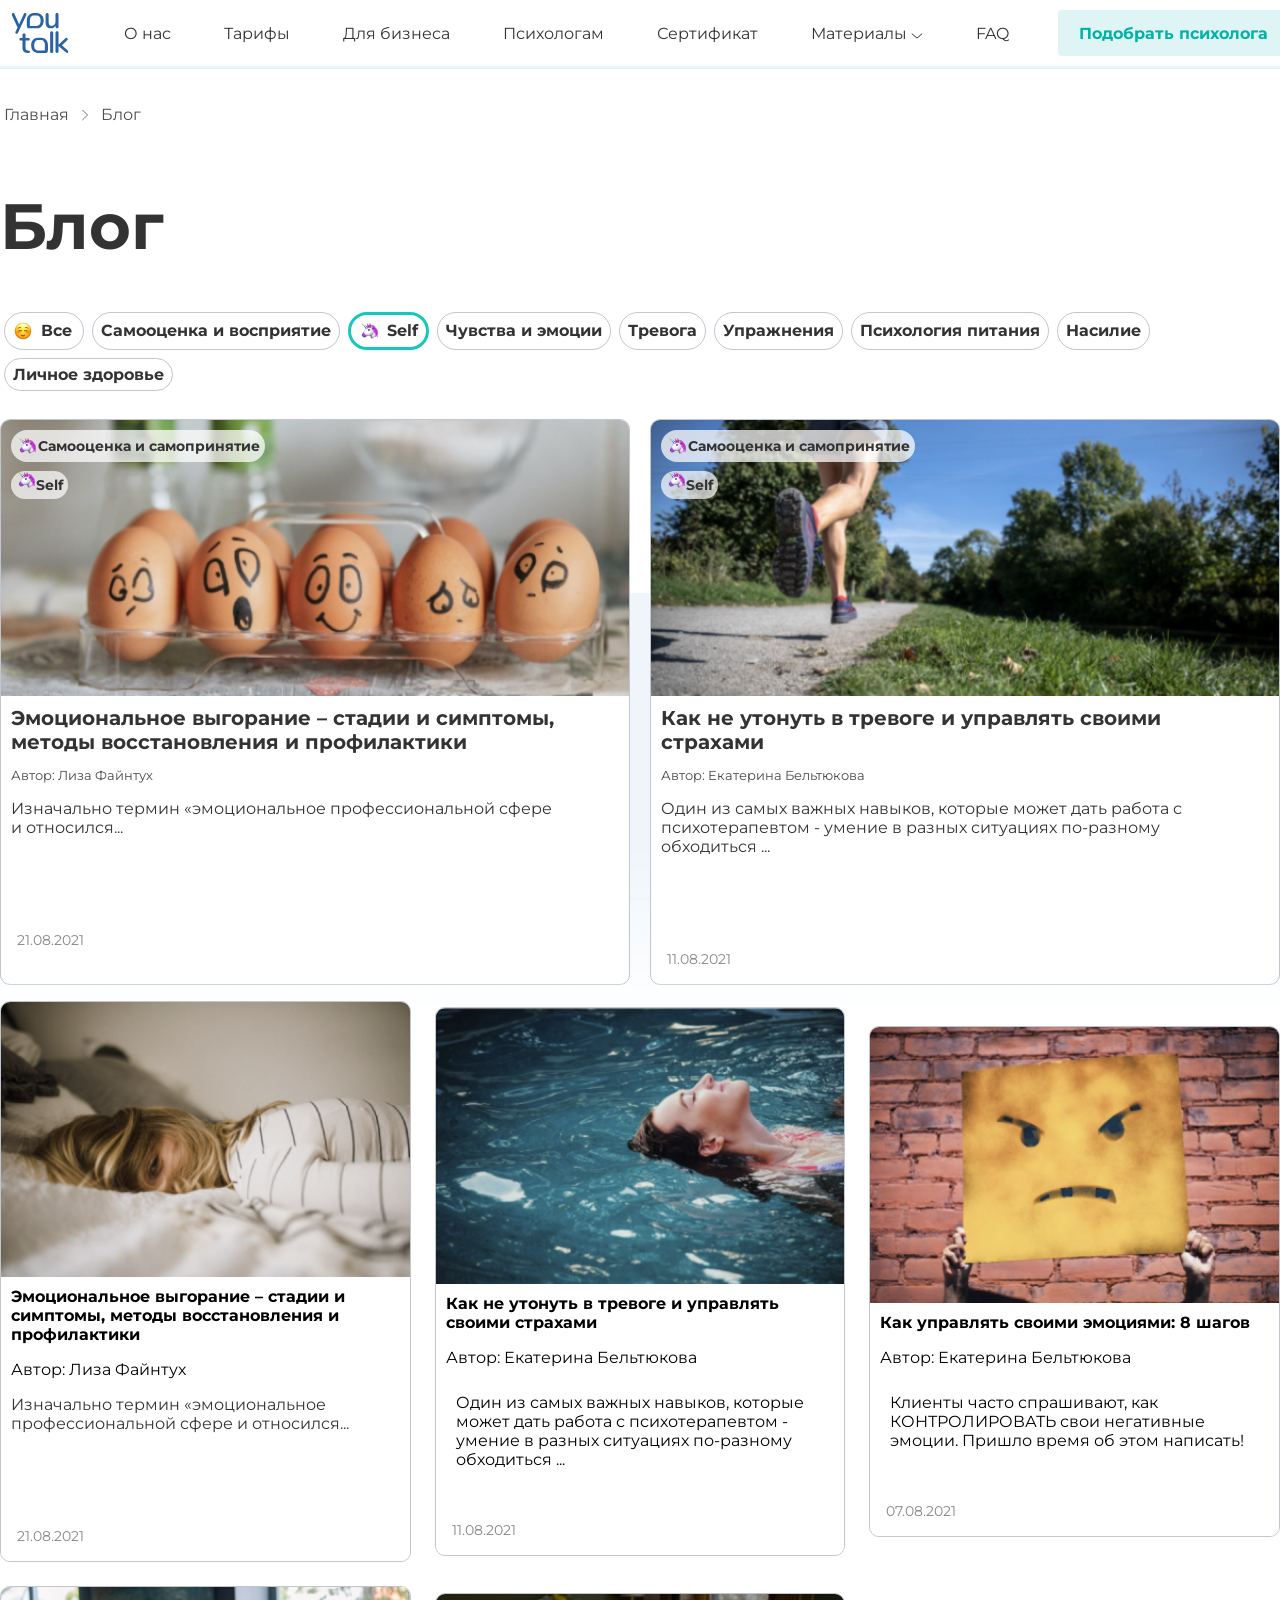
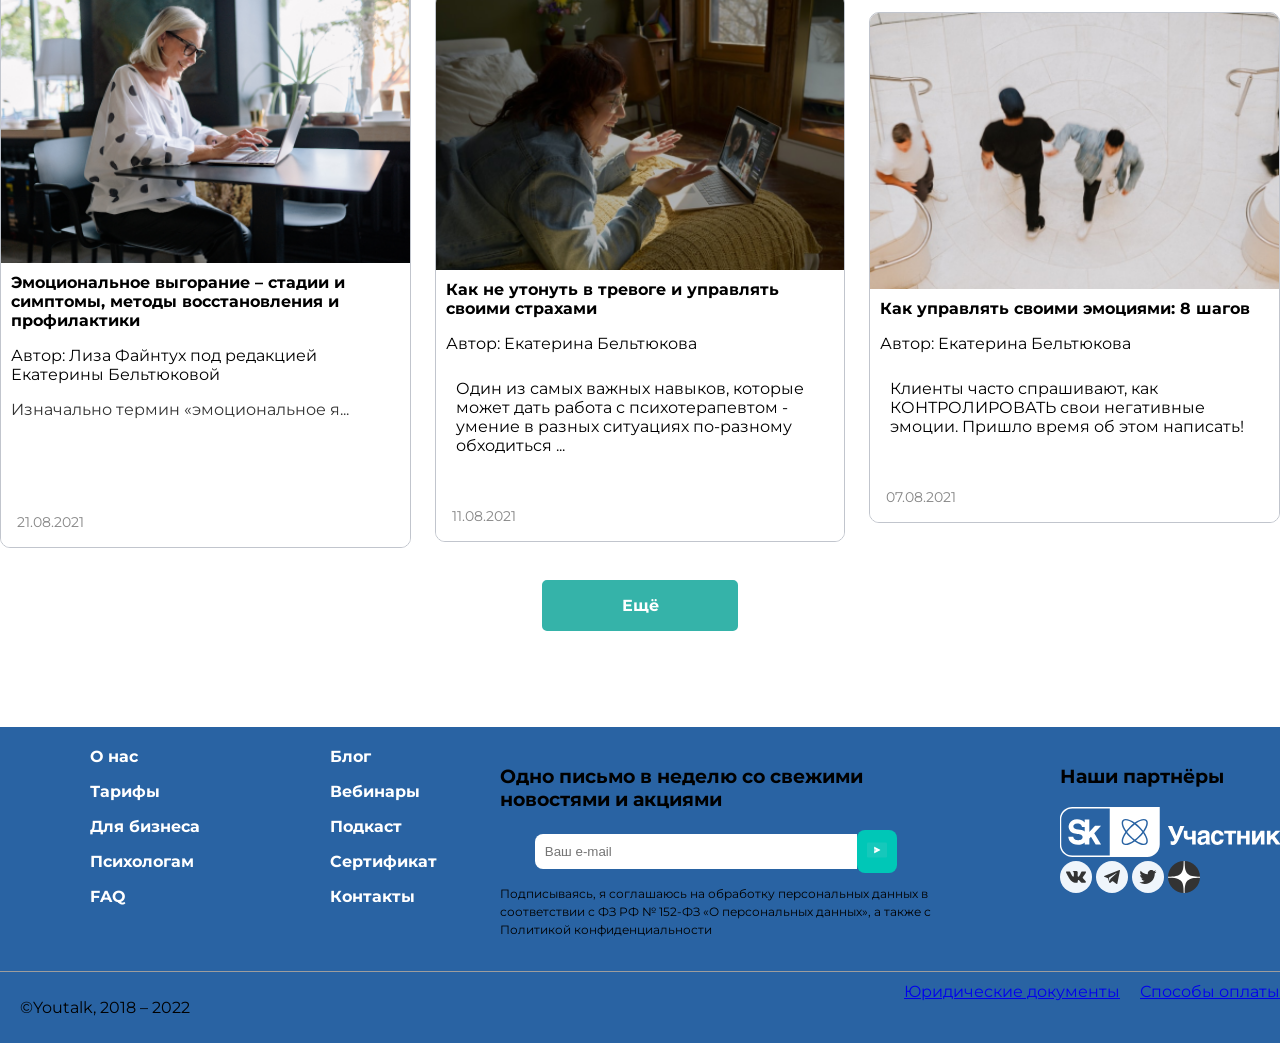
==== index.html @ c3378f16 "Initial commit" ====
<!DOCTYPE html>
<html>
<head>
    <meta charset="UTF-8">
    <meta name="viewport" content="width=device-width, initial-scale=1.0">
    <link rel="stylesheet" href="youtalk.css">
    <title>YouTalk: Управление тревогой и эмоциональным здоровьем</title>
</head>
<body>
<header class="header">
    <link href="https://fonts.googleapis.com/css2?family=Montserrat:wght@400;700;900&display=swap" rel="stylesheet">
  <button class="burger-menu">
   <div class="burger-bar"></div>
   <div class="burger-bar"></div>
   <div class="burger-bar"></div>
  </button>
  <div class="header-nav">
    <img class="menu-img" src="images/logo.svg" alt="Logo Youtalk"> 
   <nav>
     <ul class="menu">
      <li class="menu__item">О нас</li>
      <li class="menu__item">Тарифы</li>
      <li class="menu__item">Для бизнеса</li>
      <li class="menu__item">Психологам</li>
      <li class="menu__item">Сертификат</li>
      <li class="menu__item">Материалы <img class="breadcrumbs__separator_arrow" src="images/downarrow.svg" alt=""></li>
      <li class="menu__item">FAQ</li>
      <button type="button" class="menu__item_button">Подобрать психолога</button>      
     </ul>
   </nav>
  </div>
</header>
<div class="container">
<main class="main-content">
  <div class=>
    <nav class="breadcrumbs-nav">
        <ul class="breadcrumbs__list">
            <li class="breadcrumbs__list_item">
                <a href="https://youtalk.ru" class="breadcrumbs__list_link">Главная</a>
            </li>
            <li class="breadcrumbs__list_item">
                <img class="breadcrumbs__list-separator" src="images/Arrow.svg" alt="">
            </li>
            <li class="breadcrumbs__list_item">
                <a href="http://127.0.0.1:5500/#" class="breadcrumbs__list_link">Блог</a>
            </li>
        </ul>
  </div>
  <h1 class="title-blog">Блог</h1>
<div class="container-button">
    <div class="button">
        <img src="images/Smiling Face.svg" alt="smile face">
        Все
    </div>
    <div class="button">
      Самооценка и восприятие
    </div>
    <div class="button selected">
        <img src="images/Unicorn.svg" alt="Unicorn">
        Self
    </div>
    <div class="button">
        Чувства и эмоции
    </div>
    <div class="button">
        Тревога
    </div>
    <div class="button">
        Упражнения
    </div>
    <div class="button">
        Психология питания
    </div>
    <div class="button">
        Насилие
    </div>
    <div class="button">
        Личное здоровье
    </div>
</div> 
<div class="container-section"> 
    <section class="section">
      <article class="section__article_large">
        <div class="card-image">
          <img class="section__article_large-img" src="images/eggs.png" alt="Яйца с нарисованными на них различными эмоциями">
          <div class="labels">
            <span class="label"><img src="images/Unicorn.svg" alt="Эмодзи единорога" class="label-img">Самооценка и самопринятие</span>
            <span class="label2"><img src="images/Unicorn.svg" alt="Эмодзи единорога" class="label-img">Self</span>
          </div>
        </div>
        <header class="section__article-header">
          <h2 class="section__article-title">Эмоциональное выгорание – стадии и симптомы, методы восстановления и профилактики</h2>
          <p class="section__article-author">Автор: Лиза Файнтух</p>
          <p class="section__article-content">Изначально термин «эмоциональное профессиональной сфере и относился...</p>
        </header>
        <footer class="section__article-footer">
          <time datetime="21.08.2021" class="section__article-date">21.08.2021</time>
        </footer>
      </article>
      <article class="section__article_large">
        <div class="card-image">
          <img class="section__article_large-img" src="images/run.png" alt="Яйца с нарисованными на них различными эмоциями">
          <div class="labels">
            <span class="label"><img src="images/Unicorn.svg" alt="Эмодзи единорога" class="label-img">Самооценка и самопринятие</span>
            <span class="label2"><img src="images/Unicorn.svg" alt="Эмодзи единорога" class="label-img">Self</span>
          </div>
        </div>
        <header class="section__article-header">
          <h2 class="section__article-title">Как не утонуть в тревоге и управлять своими страхами</h2>
          <p class="section__article-author">Автор: Екатерина Бельтюкова</p>
          <p class="section__article-content">Один из самых важных навыков, которые может дать работа с психотерапевтом - умение в разных ситуациях по-разному обходиться ...</p>
        </header>
        <footer class="section__article-footer">
          <time datetime="11.08.2021" class="section__article-date">11.08.2021</time>
        </footer>
      </article>
    </section>
</div>
<div class="article">
  <div class="articles__inner">
    <section class="articles">
       <article class="articles__item">
           <img src="images/women.png" alt="Женщина в полосатой рубашке лежит на кровати, её волосы частично закрывают лицо">
           <header class="articles__item-header">
             <h3 class="articles__item-title">Эмоциональное выгорание – стадии и симптомы, методы восстановления и профилактики</h3>
             <p class="articles__item-author">Автор: Лиза Файнтух</p>
             <p class="section__article-content">Изначально термин «эмоциональное профессиональной сфере и относился...</p>
           </header>
           <footer class="articles__item-footer">
             <time datetime="21.08.2021" class="articles__item-date">21.08.2021</time>
           </footer>
       </article>
       <article class="articles__item">
         <img src="images/swim.png" alt="Женщина в бассейне плавает на спине">
           <header class="articles__item-header">
               <h3 class="articles__item-title">Как не утонуть в тревоге и управлять своими страхами</h3>
               <p class="articles__item-author">Автор: Екатерина Бельтюкова</p>
               <p class="articles__item-content">Один из самых важных навыков, которые может дать работа с психотерапевтом - умение в разных ситуациях по-разному обходиться ...</p>
           </header>
           <footer class="articles__item-footer">
               <time datetime="11.08.2021" class="articles__item-date">11.08.2021</time>
           </footer>
       </article>
       <article class="articles__item">
         <img src="images/angryface.png" alt="Плакат с изображением сердитого лица, который держат руки на фоне кирпичной стены">
           <header class="articles__item-header">
               <h3 class="articles__item-title">Как управлять своими эмоциями: 8 шагов</h3>
               <p class="articles__item-author">Автор: Екатерина Бельтюкова</p>
               <p class="articles__item-content">Клиенты часто спрашивают, как КОНТРОЛИРОВАТЬ свои негативные эмоции. Пришло время об этом написать!</p>
           </header>
           <footer class="articles__item-footer">
               <time datetime="07.08.2021" class="articles__item-date">07.08.2021</time>
           </footer>
       </article>
       <article class="articles__item">
         <img src="images/gmworking.png" alt="Бабушка сидит в кафе и работает за ноутбуком">
         <header class="articles__item-header">
           <h3 class="articles__item-title">Эмоциональное выгорание – стадии и симптомы, методы восстановления и профилактики</h3>
           <p class="articles__item-author">Автор: Лиза Файнтух под редакцией  Екатерины Бельтюковой</p>
           <p class="section__article-content">Изначально термин «эмоциональное я...</p>
         </header>
           <footer class="articles__item-footer">
             <time datetime="21.08.2021" class="articles__item-date">21.08.2021</time>
           </footer>
       </article>
       <article class="articles__item">
         <img src="images/grandmother.png" alt="Бабушка лежит на кровати и общается по видеозвонку">
         <header class="articles__item-header">
             <h3 class="articles__item-title">Как не утонуть в тревоге и управлять своими страхами</h3>
             <p class="articles__item-author">Автор: Екатерина Бельтюкова</p>
             <p class="articles__item-content">Один из самых важных навыков, которые может дать работа с психотерапевтом - умение в разных ситуациях по-разному обходиться ...</p>
         </header>
         <footer class="articles__item-footer">
             <time datetime="11.08.2021" class="articles__item-date">11.08.2021</time>
         </footer>
        </article>
        <article class="articles__item">
       <img class="articles__item_img" src="images/walk.png" alt="Люди идут по улице, вид сверху">
       <header class="articles__item-header">
           <h3 class="articles__item-title">Как управлять своими эмоциями: 8 шагов</h3>
           <p class="articles__item-author">Автор: Екатерина Бельтюкова</p>
           <p class="articles__item-content">Клиенты часто спрашивают, как КОНТРОЛИРОВАТЬ свои негативные эмоции. Пришло время об этом написать!</p>
       </header>
       <footer class="articles__item-footer">
           <time datetime="07.08.2021" class="articles__item-date">07.08.2021</time>
       </footer>
      </article>
    </section>
  </div>
</div>
<button class="button_more" type="button">Ещё</button>
</main>
</div>
<footer>
	<div class="footer-container">
		<div class="footer-section">
			<ul class="footer-menu">
				<li><a href="#">О нас</a></li>
				<li><a href="#">Тарифы</a></li>
				<li><a href="#">Для бизнеса</a></li>
				<li><a href="#">Психологам</a></li>
				<li><a href="#">FAQ</a></li>
			</ul>
		</div>
		<div class="footer-section">
			<ul class="footer-menu">
				<li><a href="#">Блог</a></li>
				<li><a href="#">Вебинары</a></li>
				<li><a href="#">Подкаст</a></li>
				<li><a href="#">Сертификат</a></li>
				<li><a href="#">Контакты</a></li>
			</ul>
		</div>
		<div class="email-subscribe">
			<h3>Одно письмо в неделю со свежими новостями и акциями</h3>
			<form class="subscribe-form">
				<input type="email" class="subscribe-input" placeholder="Ваш e-mail">
				<button type="submit" class="subscribe-button"><img src="images/arrowsubmit.svg" alt="submit"></button>
			</form>
			<p class="subscribe-note">Подписываясь, я соглашаюсь на обработку персональных данных в соответствии с ФЗ РФ
				№ 152-ФЗ «О персональных данных», а также с Политикой конфиденциальности</p>
		</div>
		<div class="footer-section">
			<h3>Наши партнёры</h3>
			<a href="#"><img src="images/sk.svg" alt="SK icon"></a>
				<div class="social-media">
					<a href="#"><img src="images/vk.svg" alt="VK"></a>
						<a href="#"><img src="images/telegram.svg" alt="telegram icon"></a>
							<a href="#"><img src="images/twitter.svg" alt="Twitter"></a>
								<a href="#"><img src="images/other.svg" alt="Other"></a>
				</div>
		</div>
	</div>
	<div class="footer-bottom">
		<p>©Youtalk, 2018 – 2022</p>
		<ul>
			<li><a href="#">Юридические документы</a></li>
			<li><a href="#">Способы оплаты</a></li>
		</ul>
	</div>
</footer>
</body>
</html>
---- youtalk.css ----
.header {
    display: flex;
    align-items: center;
    justify-content: space-between;
    padding: 10px 0;
    width: 100%;
    box-sizing: border-box;
    border-bottom: 3px solid #E3F5F5;
}

.header-nav {
    display: flex;
    align-items: center;
    margin-left: auto;
    margin-right: auto;
}

@media (max-width: 768px) {
    .menu__item,
    .menu__item_button {
      margin-left: 10px;
    }
  
    .menu-img {
      margin-right: 10px; 
    }
  }
  
  @media (max-width: 480px) {
    .menu {
      flex-direction: column;
      align-items: flex-start;
    }
  
    .menu__item,
    .menu__item_button,
    .menu-img {
      margin: 5px 0;
    }
  }

.burger-menu {
    display: none;
    flex-direction: column;
    justify-content: space-around;
    align-items: center;
    width: 40px;
    height: 30px;
    background: transparent;
    border: none;
    cursor: pointer;
    padding: 0;
    box-sizing: border-box;
}

.burger-bar {
    width: 30px;
    height: 4px;
    background-color: #03b2a5;
    border-radius: 2px;
    transition: all 0.3s;
}

.burger-menu.open .burger-bar:nth-child(1) {
    transform: rotate(45deg) translateY(10px);
}

.burger-menu.open .burger-bar:nth-child(2) {
    opacity: 0;
}

.burger-menu.open .burger-bar:nth-child(3) {
    transform: rotate(-45deg) translateY(-10px);
}

@media (min-width: 768px) {
    .menu {
        gap: 5px;
    }

    .logo {
        margin-right: 5px;
    }
}

@media (max-width: 1200px) {
    .burger-menu {
        display: flex;
    }

    .menu {
        display: none;
        flex-direction: column;
        width: 100%;
        position: absolute;
        top: 60px;
        left: 0;
        background-color: #fff;
    }

    .menu.open {
        display: flex;
    }
}

.nav {
    display: flex;
}

html, 
body {
    font-family: 'Montserrat', sans-serif;
    width: 100%;
    margin: 0;
    padding: 0;
}

.header::after {
    content: "";
    position: absolute;
    bottom: 0;
    left: 0%;
    right: 0%;
    border-bottom: 3px solid #EFF5FB;
}

:root {
    font-size: 16px;
}

.menu {
    display: flex;
    align-items: center;
    list-style: none;
    padding: 0;
    margin: 0;
}

.menu__item {
    color: #333333;
    white-space: nowrap;
    text-decoration: none;
    padding: 10px 1.5rem;
    align-items: center;
    justify-content: center;
    cursor: pointer;
    list-style-type: none;
}

.menu__item:hover {
    color: #03b2a5;
}

.menu__item:first-child {
    margin-left: 0;
}

.menu-img {
    display: flex;
    flex-shrink: 0.6;
    width: 5rem;
    height: 2.5rem;
    cursor: pointer;
    margin-right: 20px;
}

.menu__arrow {
    display: inline-block;
    transform: translateY(5px); 
}

.menu__item_button {
    font-family: 'Montserrat', sans-serif;
    background-color: #dff5f5;
    color: #03b2a5;
    border: none;
    padding: 14px 14px;
    margin-left: 20px;
    cursor: pointer;
    font-weight: bold;
    border-radius: 4px;
    height: 46px;
    width: 230px;
    font-size: medium;
}

.container {
    display: flex;
    justify-content: center;
    align-items: center;
}
.main-content {
    max-width: 1440px;
    width: 100%;
    text-align: center;
}

.breadcrumbs__list {
    display: flex;
    align-items: center;
    list-style: none;
    padding: 0;
}

.breadcrumbs-nav {
    display: flex;
    list-style: none;
    padding: 0;
    margin: 0;
}

.breadcrumbs__list_item {
    display: flex;
    align-items: center;
    margin: 4px;
}

.breadcrumbs__list_link,
.breadcrumbs__list-separator {
    color: rgba(0, 0, 0, 0.700);
    text-decoration: none;
    margin-top: 1rem;
}

.breadcrumbs__separator_arrow {
    color: #333333;
    cursor: pointer;
    list-style-type: none;
}

.breadcrumbs__separator_arrow:hover {
    color: #03b2a5;
}


.container-button {
    display: flex;
    flex-wrap: wrap;
    margin-bottom: 1.5rem;
}

.button {
    padding: 6px 0.5rem; 
    background-color: #ffffff;
    border-radius: 23px;
    cursor: pointer;
    min-width: 80px;
    display: flex;
    margin: 4px;
    align-items: center;
    border: 1px solid #C1C5CD;
    box-sizing: border-box;
    font-weight: bold;
    color: #333333;
}


.title-blog {
    display: flex;
    font-size: 4rem;
    color: #333333;
}

.button img {
    margin-right: 8px;
}

.button.selected {
    color: #333333;
    border: 3px solid #16C8BB;
}

.container-section {
    display: flex;
    flex-direction: column;
    box-sizing: border-box;
    text-align: left;
}

.section {
    display: grid;
    grid-template-columns: repeat(auto-fill, minmax(500px, 1fr));
    gap: 20px;
    width: 100%;
    margin-bottom: 1rem;
}

.section__article_large {
    display: flex;
    flex-direction: column;
    text-align: left;
    border: 1px solid #C1C5CD;
    border-radius: 10px;
    clip-path: inset(0 0 0 0);
    background-color: #fff;
    overflow: hidden;
}

.card-image {
    position: relative;
    width: 100%;
    height: auto;
}

.section__article_large-img {
    width: 100%;
    height: auto;
    display: block;
}

.labels {
    position: absolute;
    top: 10px;
    left: 10px;
    flex-direction: column;
    gap: 1rem;
}
  
.label {
    background-color: rgba(255, 255, 255, 0.733);
    border-radius: 3rem;
    padding: 5px;
    font-size: 14px;
    color: #333333;
    display: flex;
    align-items: center;
    font-weight: bold;
    margin-bottom: 0.5rem;
}

.label2 {
    background-color: rgba(255, 255, 255, 0.7); 
    border-radius: 1rem;
    padding: 5px;
    font-size: 14px;
    color: #333;
    margin: 0;
    display: inline;
    white-space: nowrap;
    font-weight: bold;
    box-sizing: border-box;
}


.label img {
    padding: 1px;
}

.section__article-author {
    font-size: 13px;
    color: #494949;
}

.section__article-header {
    padding: 10px;
    text-align: left;
}

.section__article-title {
    font-size: 1.25rem;
    color: #333333;
    margin: 0;
}

.section__article-content {
    color: #333333;
    padding: 0;
    text-align: left;
    overflow-wrap: break-word;
    hyphens: auto;
    max-width: 90%;
    margin-bottom: 68px;
}

.section__article-footer {
    display: flex;
    font-size: 90%;
    color: #868686;
    padding: 2.5%;
}

.article {
    display: flex;
    width: 100%;
    box-sizing: border-box;
}

.articles {
    display: flex;
    flex-wrap: wrap;
    flex-direction: row;
    justify-content: space-around;
    gap: 1.5rem;
    align-items: center;
    width: 100%;
}

.articles__item {
    flex: 30%;
    display: flex;
    flex-direction: column;
    border: 1px solid #C1C5CD;
    border-radius: 10px;
    overflow: hidden;
    box-sizing: border-box;
    background-color: #fff;    
    overflow-wrap: break-word;
    hyphens: auto;
}

.articles__inner {
    display: flex;
    width: 100%;
    gap: 24px;
    text-align: left;
}

.articles__item_img {
    width: 100%;
    height: auto;
}

.articles__item-header {
    padding: 10px;
}

.articles__item-title {
    font-size: 100%;
    margin: 0;
}

.articles__item-content {
    padding: 10px;
}

.articles__item-footer {
    font-size: 90%;
    color: #868686;
    padding: 16px;
    background-color: #fff;
}

.button_more {
    font-family: 'Montserrat', sans-serif;
    padding: 1% 6%;
    font-size: 100%;
    border-radius: 5px;
    margin-bottom: 6rem;
    margin-top: 2rem;
    border: solid #35B3A9;
    color: #fff;
    background-color: #35B3A9;
    cursor: pointer;
    font-weight: bold;
}

body {
    background-image: url(images/Vector\ \(1\).png);
    background-repeat: no-repeat;
    background-size: 100%;
    background-position: center 29%;
    background-repeat: no-repeat;
}

.button_more:hover {
    background-color: #279b91;
    border: solid #279b91; 
}

.footer-container {
    clear: both;
    display: flex;
    justify-content: space-between;
    padding: 20px;
    background-color: #2963A3;
    border-bottom: 1px solid #9D9D9D;
    width: 100%;
}

.footer-section {
    flex: 1;
}

.footer-menu ul li {
    display: flex;
}

.email-subscribe {
    max-width: 27rem;
    margin-right: 8rem;
}

.subscribe-form {
    display: flex;
    justify-content: center;
    align-items: center;
    margin-bottom: 10px;
}

.subscribe-input {
    width: 70%;
    padding: 10px;
    border-radius: 0.5rem 0 0 0.5rem;
    border: none;
    outline: none;
}

.subscribe-button {
    padding: 10px;
    background-color: #00c7b7;
    border: none;
    border-radius: 0.5rem;
    cursor: pointer;
}

.subscribe-button img {
    width: 20px;
    height: 20px;
}

.subscribe-note {
    font-size: 12px;
    line-height: 1.5;
}

.footer-menu {
    list-style: none;
    padding: 0;
    margin: 0;
    color: #fff;
    font-weight: bold;
    margin-left: 29%;
}

.footer-menu li {
    margin-bottom: 16px;
}


.footer-menu a:focus,
.footer-menu a:hover,
.footer-menu a:active {
  outline: none;
  color: inherit;
  text-decoration: none;
}

.footer-menu a {
    text-decoration: none;
    color: inherit;
  }

.footer-bottom {
    background-color: #2963A3;
    padding: 10px 20px;
    display: flex;
    width: 100%;
    justify-content: space-between;
}

.footer-bottom ul {
    list-style-type: none;
    padding: 0;
    margin: 0;
    display: flex;
}

.footer-bottom ul li {
    margin-right: 20px;
    text-decoration: none;
}

@media (max-width: 1200px) {
    .container {
        flex-direction: column;
        gap: 0;
    }

    .button {
        width: 100%;
        text-align: center;
    }
}

@media (max-width: 768px) {
    .header {
        flex-direction: column;
        align-items: flex-start;
    }

    .menu {
        flex-direction: column;
        align-items: flex-start;
    }

    .menu__item {
        margin-right: 0;
        margin-bottom: 10px;
    }

    .breadcrumbs__list {
        flex-direction: column;
        align-items: flex-start;
    }

    .footer-container {
        flex-direction: column;
        align-items: flex-start;
    }

    .footer-section {
        margin-right: 0;
        margin-bottom: 20px;
    }

    .footer-bottom {
        flex-direction: column;
        align-items: flex-start;
    }
}

@media (max-width: 576px) {
    .main-content {
        padding: 10px;
    }

    .section__article,
    .articles__item {
        padding: 10px;
    }
}
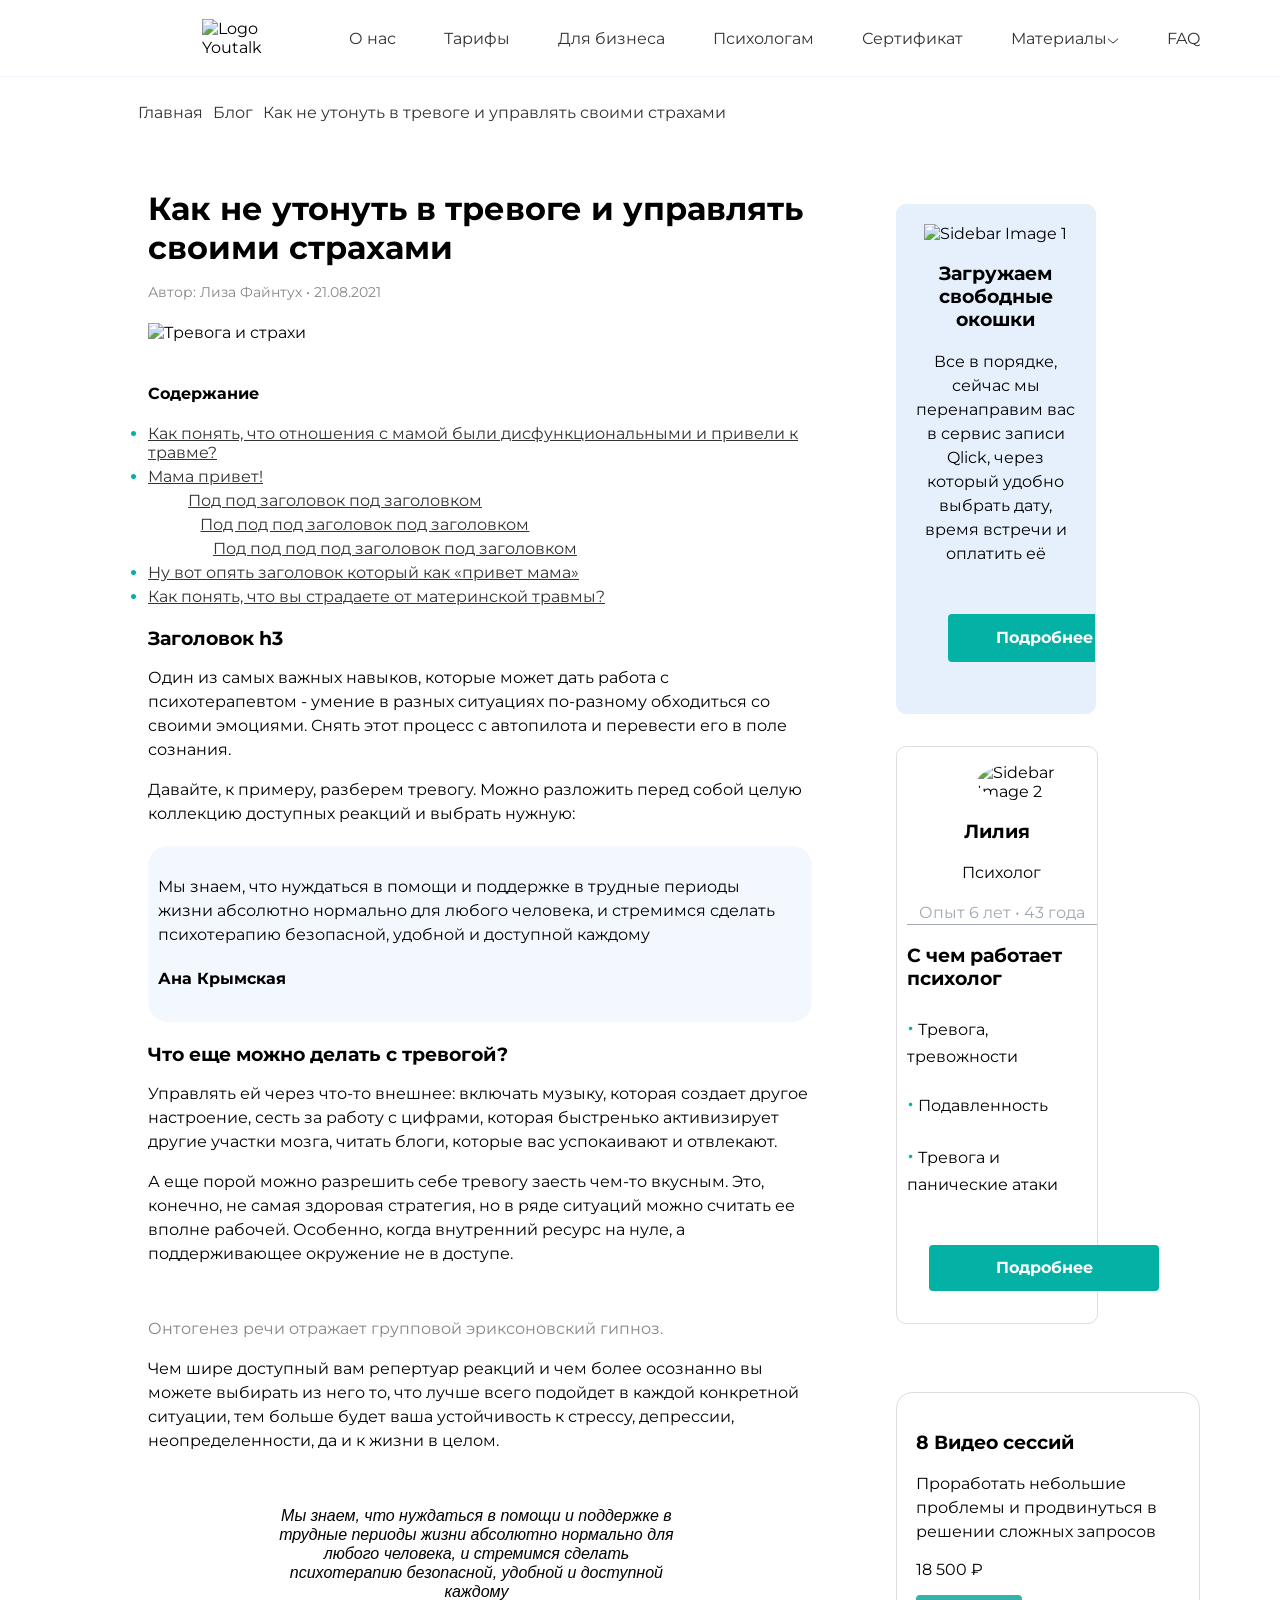
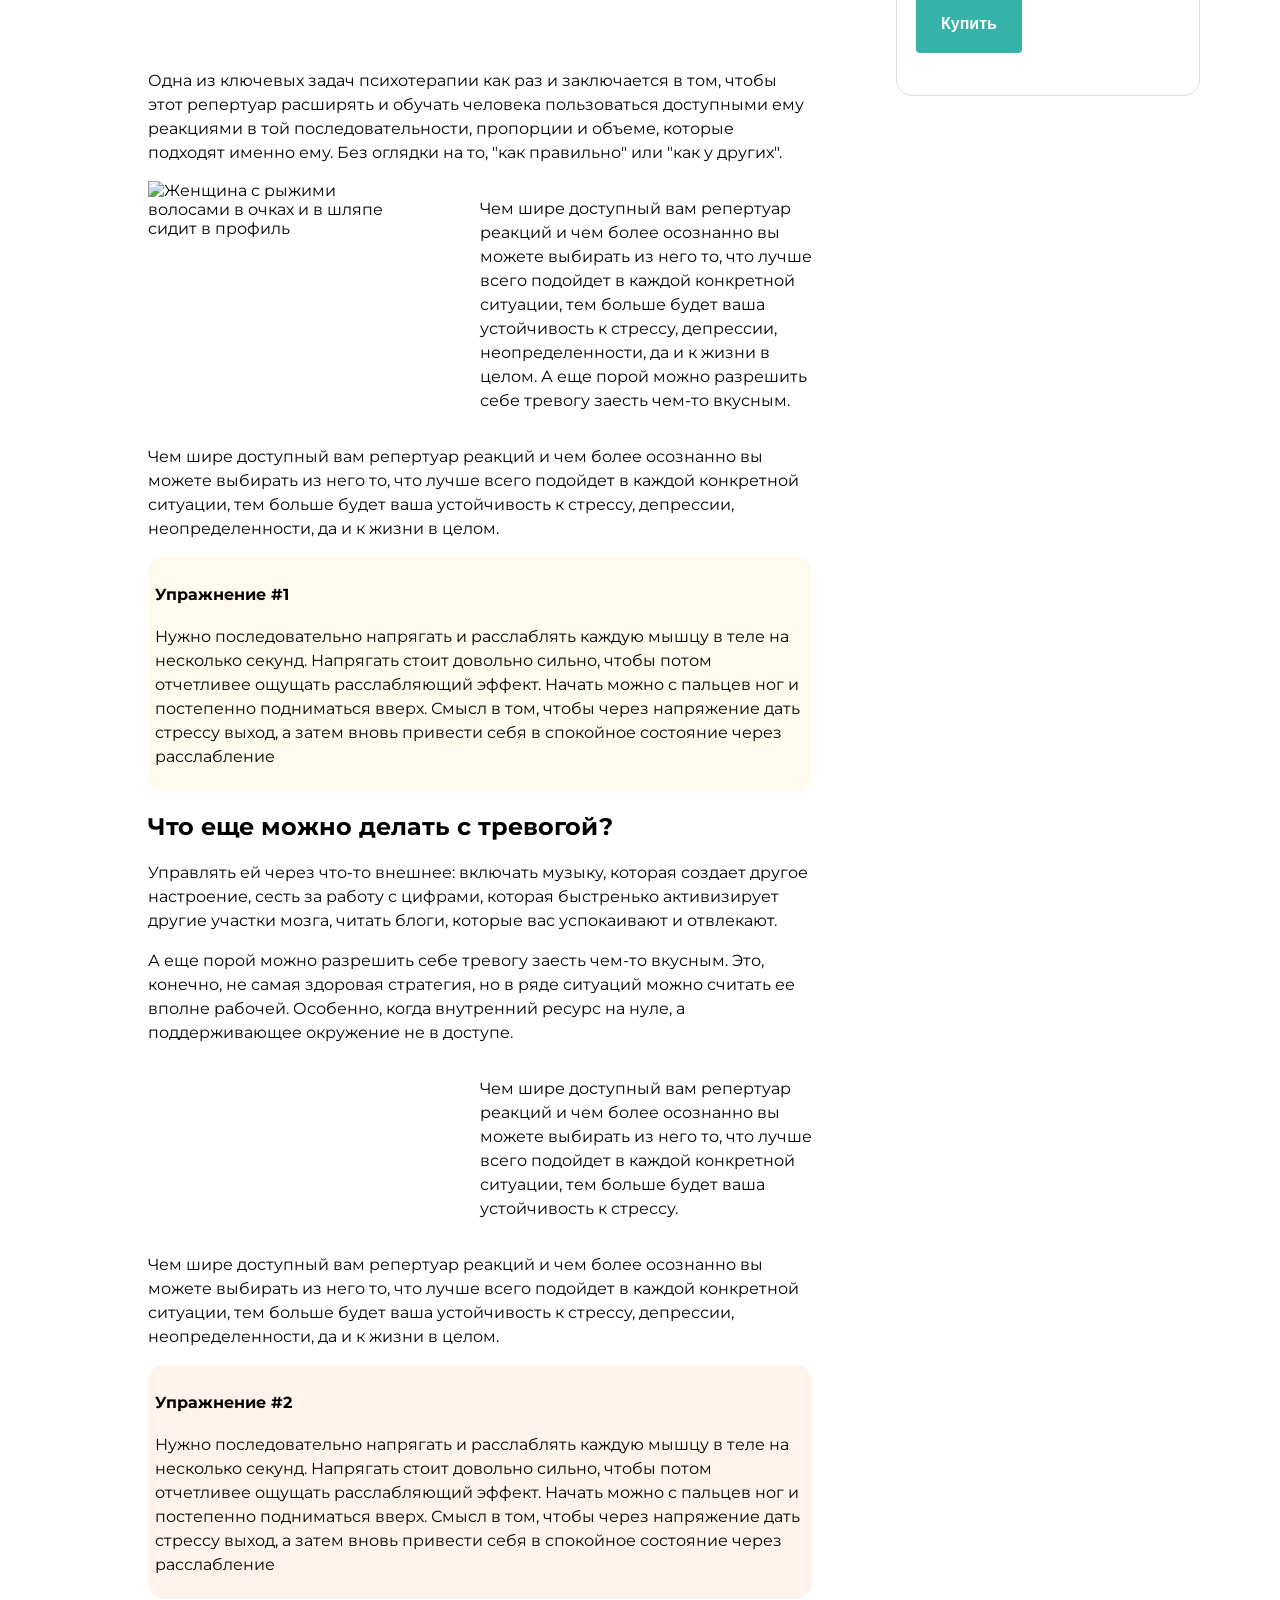
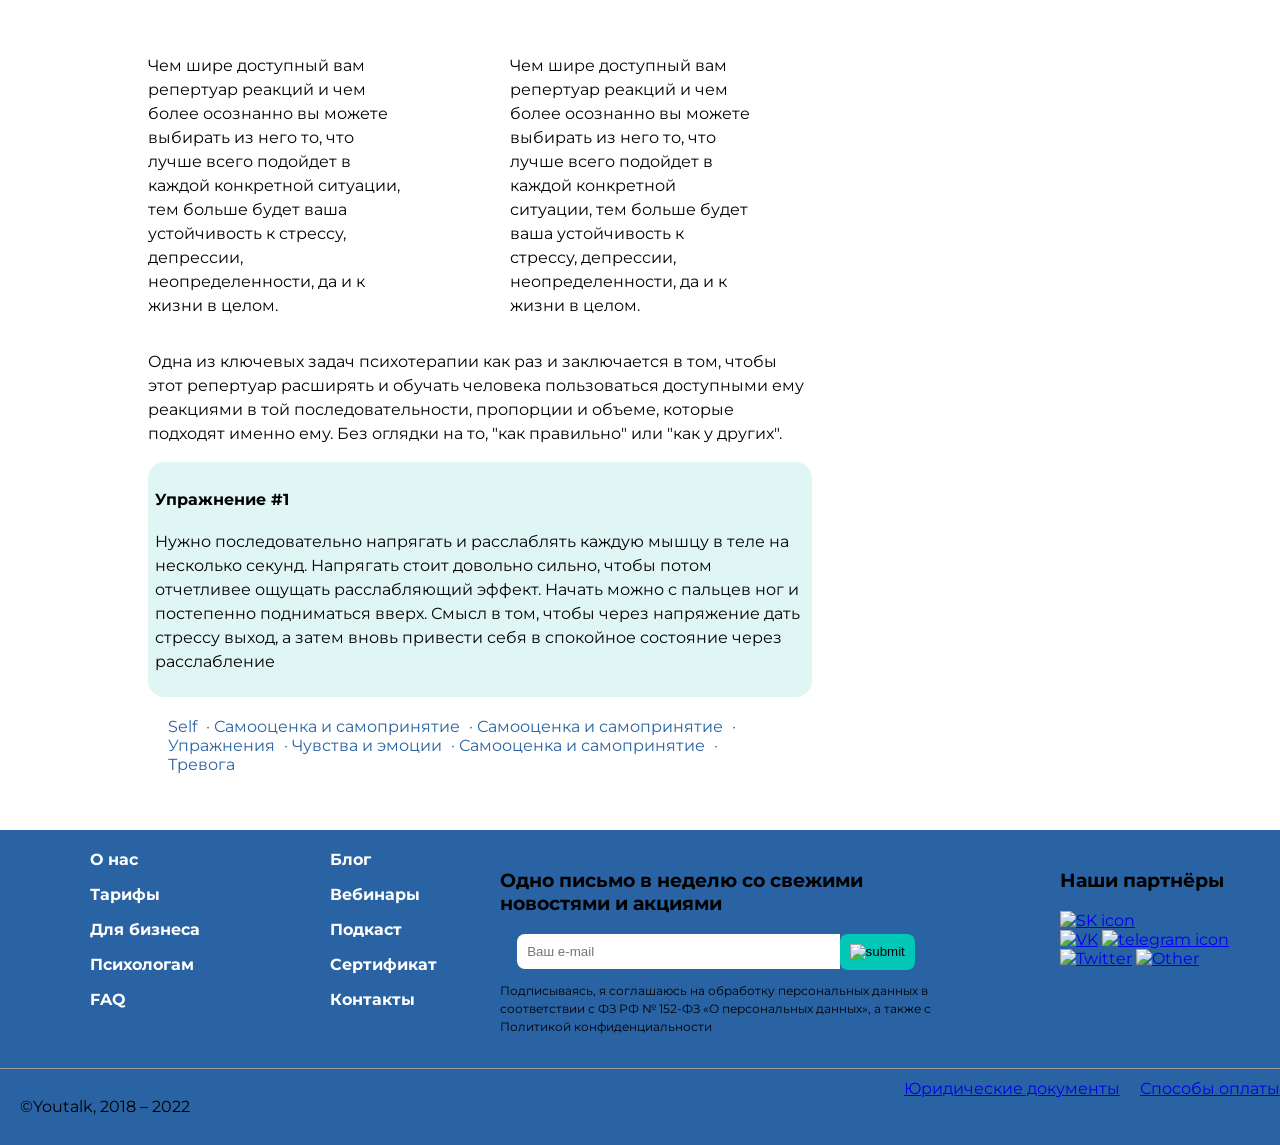
==== commit e5857da8: "Add files via upload" ====
--- a/index.html
+++ b/index.html
@@ -1,243 +1,267 @@
-<!DOCTYPE html>
-<html>
-<head>
-    <meta charset="UTF-8">
-    <meta name="viewport" content="width=device-width, initial-scale=1.0">
-    <link rel="stylesheet" href="youtalk.css">
-    <title>YouTalk: Управление тревогой и эмоциональным здоровьем</title>
-</head>
-<body>
-<header class="header">
-    <link href="https://fonts.googleapis.com/css2?family=Montserrat:wght@400;700;900&display=swap" rel="stylesheet">
-  <button class="burger-menu">
-   <div class="burger-bar"></div>
-   <div class="burger-bar"></div>
-   <div class="burger-bar"></div>
-  </button>
-  <div class="header-nav">
-    <img class="menu-img" src="images/logo.svg" alt="Logo Youtalk"> 
-   <nav>
-     <ul class="menu">
-      <li class="menu__item">О нас</li>
-      <li class="menu__item">Тарифы</li>
-      <li class="menu__item">Для бизнеса</li>
-      <li class="menu__item">Психологам</li>
-      <li class="menu__item">Сертификат</li>
-      <li class="menu__item">Материалы <img class="breadcrumbs__separator_arrow" src="images/downarrow.svg" alt=""></li>
-      <li class="menu__item">FAQ</li>
-      <button type="button" class="menu__item_button">Подобрать психолога</button>      
-     </ul>
-   </nav>
-  </div>
-</header>
-<div class="container">
-<main class="main-content">
-  <div class=>
-    <nav class="breadcrumbs-nav">
-        <ul class="breadcrumbs__list">
-            <li class="breadcrumbs__list_item">
-                <a href="https://youtalk.ru" class="breadcrumbs__list_link">Главная</a>
-            </li>
-            <li class="breadcrumbs__list_item">
-                <img class="breadcrumbs__list-separator" src="images/Arrow.svg" alt="">
-            </li>
-            <li class="breadcrumbs__list_item">
-                <a href="http://127.0.0.1:5500/#" class="breadcrumbs__list_link">Блог</a>
-            </li>
-        </ul>
-  </div>
-  <h1 class="title-blog">Блог</h1>
-<div class="container-button">
-    <div class="button">
-        <img src="images/Smiling Face.svg" alt="smile face">
-        Все
-    </div>
-    <div class="button">
-      Самооценка и восприятие
-    </div>
-    <div class="button selected">
-        <img src="images/Unicorn.svg" alt="Unicorn">
-        Self
-    </div>
-    <div class="button">
-        Чувства и эмоции
-    </div>
-    <div class="button">
-        Тревога
-    </div>
-    <div class="button">
-        Упражнения
-    </div>
-    <div class="button">
-        Психология питания
-    </div>
-    <div class="button">
-        Насилие
-    </div>
-    <div class="button">
-        Личное здоровье
-    </div>
-</div> 
-<div class="container-section"> 
-    <section class="section">
-      <article class="section__article_large">
-        <div class="card-image">
-          <img class="section__article_large-img" src="images/eggs.png" alt="Яйца с нарисованными на них различными эмоциями">
-          <div class="labels">
-            <span class="label"><img src="images/Unicorn.svg" alt="Эмодзи единорога" class="label-img">Самооценка и самопринятие</span>
-            <span class="label2"><img src="images/Unicorn.svg" alt="Эмодзи единорога" class="label-img">Self</span>
-          </div>
-        </div>
-        <header class="section__article-header">
-          <h2 class="section__article-title">Эмоциональное выгорание – стадии и симптомы, методы восстановления и профилактики</h2>
-          <p class="section__article-author">Автор: Лиза Файнтух</p>
-          <p class="section__article-content">Изначально термин «эмоциональное профессиональной сфере и относился...</p>
-        </header>
-        <footer class="section__article-footer">
-          <time datetime="21.08.2021" class="section__article-date">21.08.2021</time>
-        </footer>
-      </article>
-      <article class="section__article_large">
-        <div class="card-image">
-          <img class="section__article_large-img" src="images/run.png" alt="Яйца с нарисованными на них различными эмоциями">
-          <div class="labels">
-            <span class="label"><img src="images/Unicorn.svg" alt="Эмодзи единорога" class="label-img">Самооценка и самопринятие</span>
-            <span class="label2"><img src="images/Unicorn.svg" alt="Эмодзи единорога" class="label-img">Self</span>
-          </div>
-        </div>
-        <header class="section__article-header">
-          <h2 class="section__article-title">Как не утонуть в тревоге и управлять своими страхами</h2>
-          <p class="section__article-author">Автор: Екатерина Бельтюкова</p>
-          <p class="section__article-content">Один из самых важных навыков, которые может дать работа с психотерапевтом - умение в разных ситуациях по-разному обходиться ...</p>
-        </header>
-        <footer class="section__article-footer">
-          <time datetime="11.08.2021" class="section__article-date">11.08.2021</time>
-        </footer>
-      </article>
-    </section>
-</div>
-<div class="article">
-  <div class="articles__inner">
-    <section class="articles">
-       <article class="articles__item">
-           <img src="images/women.png" alt="Женщина в полосатой рубашке лежит на кровати, её волосы частично закрывают лицо">
-           <header class="articles__item-header">
-             <h3 class="articles__item-title">Эмоциональное выгорание – стадии и симптомы, методы восстановления и профилактики</h3>
-             <p class="articles__item-author">Автор: Лиза Файнтух</p>
-             <p class="section__article-content">Изначально термин «эмоциональное профессиональной сфере и относился...</p>
-           </header>
-           <footer class="articles__item-footer">
-             <time datetime="21.08.2021" class="articles__item-date">21.08.2021</time>
-           </footer>
-       </article>
-       <article class="articles__item">
-         <img src="images/swim.png" alt="Женщина в бассейне плавает на спине">
-           <header class="articles__item-header">
-               <h3 class="articles__item-title">Как не утонуть в тревоге и управлять своими страхами</h3>
-               <p class="articles__item-author">Автор: Екатерина Бельтюкова</p>
-               <p class="articles__item-content">Один из самых важных навыков, которые может дать работа с психотерапевтом - умение в разных ситуациях по-разному обходиться ...</p>
-           </header>
-           <footer class="articles__item-footer">
-               <time datetime="11.08.2021" class="articles__item-date">11.08.2021</time>
-           </footer>
-       </article>
-       <article class="articles__item">
-         <img src="images/angryface.png" alt="Плакат с изображением сердитого лица, который держат руки на фоне кирпичной стены">
-           <header class="articles__item-header">
-               <h3 class="articles__item-title">Как управлять своими эмоциями: 8 шагов</h3>
-               <p class="articles__item-author">Автор: Екатерина Бельтюкова</p>
-               <p class="articles__item-content">Клиенты часто спрашивают, как КОНТРОЛИРОВАТЬ свои негативные эмоции. Пришло время об этом написать!</p>
-           </header>
-           <footer class="articles__item-footer">
-               <time datetime="07.08.2021" class="articles__item-date">07.08.2021</time>
-           </footer>
-       </article>
-       <article class="articles__item">
-         <img src="images/gmworking.png" alt="Бабушка сидит в кафе и работает за ноутбуком">
-         <header class="articles__item-header">
-           <h3 class="articles__item-title">Эмоциональное выгорание – стадии и симптомы, методы восстановления и профилактики</h3>
-           <p class="articles__item-author">Автор: Лиза Файнтух под редакцией  Екатерины Бельтюковой</p>
-           <p class="section__article-content">Изначально термин «эмоциональное я...</p>
-         </header>
-           <footer class="articles__item-footer">
-             <time datetime="21.08.2021" class="articles__item-date">21.08.2021</time>
-           </footer>
-       </article>
-       <article class="articles__item">
-         <img src="images/grandmother.png" alt="Бабушка лежит на кровати и общается по видеозвонку">
-         <header class="articles__item-header">
-             <h3 class="articles__item-title">Как не утонуть в тревоге и управлять своими страхами</h3>
-             <p class="articles__item-author">Автор: Екатерина Бельтюкова</p>
-             <p class="articles__item-content">Один из самых важных навыков, которые может дать работа с психотерапевтом - умение в разных ситуациях по-разному обходиться ...</p>
-         </header>
-         <footer class="articles__item-footer">
-             <time datetime="11.08.2021" class="articles__item-date">11.08.2021</time>
-         </footer>
-        </article>
-        <article class="articles__item">
-       <img class="articles__item_img" src="images/walk.png" alt="Люди идут по улице, вид сверху">
-       <header class="articles__item-header">
-           <h3 class="articles__item-title">Как управлять своими эмоциями: 8 шагов</h3>
-           <p class="articles__item-author">Автор: Екатерина Бельтюкова</p>
-           <p class="articles__item-content">Клиенты часто спрашивают, как КОНТРОЛИРОВАТЬ свои негативные эмоции. Пришло время об этом написать!</p>
-       </header>
-       <footer class="articles__item-footer">
-           <time datetime="07.08.2021" class="articles__item-date">07.08.2021</time>
-       </footer>
-      </article>
-    </section>
-  </div>
-</div>
-<button class="button_more" type="button">Ещё</button>
-</main>
-</div>
-<footer>
-	<div class="footer-container">
-		<div class="footer-section">
-			<ul class="footer-menu">
-				<li><a href="#">О нас</a></li>
-				<li><a href="#">Тарифы</a></li>
-				<li><a href="#">Для бизнеса</a></li>
-				<li><a href="#">Психологам</a></li>
-				<li><a href="#">FAQ</a></li>
-			</ul>
-		</div>
-		<div class="footer-section">
-			<ul class="footer-menu">
-				<li><a href="#">Блог</a></li>
-				<li><a href="#">Вебинары</a></li>
-				<li><a href="#">Подкаст</a></li>
-				<li><a href="#">Сертификат</a></li>
-				<li><a href="#">Контакты</a></li>
-			</ul>
-		</div>
-		<div class="email-subscribe">
-			<h3>Одно письмо в неделю со свежими новостями и акциями</h3>
-			<form class="subscribe-form">
-				<input type="email" class="subscribe-input" placeholder="Ваш e-mail">
-				<button type="submit" class="subscribe-button"><img src="images/arrowsubmit.svg" alt="submit"></button>
-			</form>
-			<p class="subscribe-note">Подписываясь, я соглашаюсь на обработку персональных данных в соответствии с ФЗ РФ
-				№ 152-ФЗ «О персональных данных», а также с Политикой конфиденциальности</p>
-		</div>
-		<div class="footer-section">
-			<h3>Наши партнёры</h3>
-			<a href="#"><img src="images/sk.svg" alt="SK icon"></a>
-				<div class="social-media">
-					<a href="#"><img src="images/vk.svg" alt="VK"></a>
-						<a href="#"><img src="images/telegram.svg" alt="telegram icon"></a>
-							<a href="#"><img src="images/twitter.svg" alt="Twitter"></a>
-								<a href="#"><img src="images/other.svg" alt="Other"></a>
-				</div>
-		</div>
-	</div>
-	<div class="footer-bottom">
-		<p>©Youtalk, 2018 – 2022</p>
-		<ul>
-			<li><a href="#">Юридические документы</a></li>
-			<li><a href="#">Способы оплаты</a></li>
-		</ul>
-	</div>
-</footer>
-</body>
-</html>+<!DOCTYPE html>
+<html lang="ru">
+<head>
+    <meta charset="UTF-8">
+    <meta name="viewport" content="width=device-width, initial-scale=1.0">
+    <title>Как не утонуть в тревоге и управлять своими страхами</title>
+    <link rel="stylesheet" href="article.css">
+    <link href="https://fonts.googleapis.com/css2?family=Montserrat:wght@400;700;900&display=swap" rel="stylesheet">
+</head>
+<body>
+<header class="header">
+    <button class="burger-menu">
+        <div class="burger-bar"></div>
+        <div class="burger-bar"></div>
+        <div class="burger-bar"></div>
+    </button>
+<div class="header-nav">
+    <div class="menu-img-div">
+    <img class="menu-img" src="images.article/logo.svg" alt="Logo Youtalk"> 
+    </div>
+    <nav>
+        <ul class="menu">
+            <li class="menu__item">О нас</li>
+            <li class="menu__item">Тарифы</li>
+            <li class="menu__item">Для бизнеса</li>
+            <li class="menu__item">Психологам</li>
+            <li class="menu__item">Сертификат</li>
+            <li class="menu__item">Материалы<img class="breadcrumbs__separator_arrow" src="images/downarrow.svg" alt=""></li>
+            <li class="menu__item">FAQ</li>
+        </ul>
+    </nav>
+    <div class="menu__item_button-div">
+        <button class="menu__item_button">Подобрать психолога</button>
+    </div>      
+</header>
+<div class="breadcrumbs">
+    <nav class="breadcrumbs-nav">
+        <ul class="breadcrumbs__list">
+            <li class="breadcrumbs__list_item">
+                <a href="https://youtalk.ru" class="breadcrumbs__list_link">Главная</a>
+            </li>
+            <li class="breadcrumbs__list_item">
+                <img class="breadcrumbs__list-separator" src="images.article/arrow.svg" alt="">
+            </li>
+            <li class="breadcrumbs__list_item">
+                <a href="#" class="breadcrumbs__list_link">Блог</a>
+            </li>
+            <li class="breadcrumbs__list_item">
+                <img class="breadcrumbs__list-separator" src="images.article/arrow.svg" alt="">
+            </li>
+            <li class="breadcrumbs__list_item">
+                <a href="http://127.0.0.1:5500/#" class="breadcrumbs__list_link">Как не утонуть в тревоге и управлять своими страхами</a>
+            </li>
+        </ul>
+    </nav>
+</div>
+<main class="main-content">
+    <div class="article-main_content"> 
+        <div class="article-container">
+            <h1>Как не утонуть в тревоге и управлять своими страхами</h1>
+            <p class="author">Автор: Лиза Файнтух • 21.08.2021</p>
+            <img src="images.article/womanswim.png" alt="Тревога и страхи" class="article-image">
+            <nav>
+                <h4>Содержание</h4>
+                <ul class="content-list">
+                    <li><a href="#section1">Как понять, что отношения с мамой были дисфункциональными и привели к травме?</a></li>
+                    <li><a href="#section2">Мама привет!</a></li>
+                    <ul>
+                        <li class="content-list_li"><a href="#subsection1" >Под под заголовок под заголовком</a></li>
+                        <li class="content-list_li"><a href="#subsection2">Под под под заголовок под заголовком</a></li>
+                        <li class="content-list_li"><a href="#subsection3">Под под под под заголовок под заголовком</a></li>
+                    </ul>
+                    <li><a href="#section3">Ну вот опять заголовок который как «привет мама»</a></li>
+                    <li><a href="#section4">Как понять, что вы страдаете от материнской травмы?</a></li>
+                </ul>
+            </nav>
+            <section id="section1">
+                <h3>Заголовок h3</h3>
+                <p>Один из самых важных навыков, которые может дать работа с психотерапевтом - умение в разных ситуациях по-разному обходиться со своими эмоциями.  Снять этот процесс с автопилота и перевести его в поле сознания.</p>
+                <p>Давайте, к примеру, разберем тревогу. Можно разложить перед собой целую коллекцию доступных реакций и выбрать нужную:</p>
+                <blockquote>
+                    <p>Мы знаем, что нуждаться в помощи и поддержке в трудные периоды жизни абсолютно нормально для любого человека, и стремимся сделать психотерапию безопасной, удобной и доступной каждому</p>
+                    <h4>Ана Крымская</h4>
+                </blockquote>
+                <div class="text">
+                 <h3>Что еще можно делать с тревогой?</h3>
+                    <p class="paragraph1">Управлять ей через что-то внешнее: включать музыку, которая создает другое настроение, сесть за работу с цифрами, которая быстренько активизирует другие участки мозга, читать блоги, которые вас успокаивают и отвлекают.</p>
+                    <p class="paragraph2">А еще порой можно разрешить себе тревогу заесть чем-то вкусным. Это, конечно, не самая здоровая стратегия, но в ряде ситуаций можно считать ее вполне рабочей. Особенно, когда внутренний ресурс на нуле, а поддерживающее окружение не в доступе.</p>
+                    <img src="images.article/manwalk.png" alt="">
+                    <p class="paragraph3">Онтогенез речи отражает групповой эриксоновский гипноз. </p>
+                    <p>
+                        Чем шире доступный вам репертуар реакций и чем более осознанно вы можете выбирать из него то, что лучше всего подойдет в каждой конкретной ситуации, тем больше будет ваша устойчивость к стрессу, депрессии, неопределенности, да и к жизни в целом.
+                    </p>
+                    <blockquote class="quote"><cite>
+                     Мы знаем, что нуждаться в помощи и поддержке в трудные периоды жизни абсолютно нормально для любого человека, и стремимся сделать психотерапию безопасной, удобной и доступной каждому
+                    </cite></blockquote>
+                    <p>
+                        Одна из ключевых задач психотерапии как раз и заключается в том, чтобы этот репертуар расширять и обучать человека пользоваться доступными ему реакциями в той последовательности, пропорции и объеме, которые подходят именно ему. Без оглядки на то, "как правильно" или "как у других".
+                    </p>
+                    <div class="box"> 
+                        <img src="images.article/womansit.png" alt="Женщина с рыжими волосами в очках и в шляпе сидит в профиль" class="pic">
+                        <p class="text-2">
+                            Чем шире доступный вам репертуар реакций и чем более осознанно вы можете выбирать из него то, что лучше всего подойдет в каждой конкретной ситуации, тем больше будет ваша устойчивость к стрессу, депрессии, неопределенности, да и к жизни в целом.
+А еще порой можно разрешить себе тревогу заесть чем-то вкусным. 
+                        </p>
+                    </div>
+                        <p>
+                            Чем шире доступный вам репертуар реакций и чем более осознанно вы можете выбирать из него то, что лучше всего подойдет в каждой конкретной ситуации, тем больше будет ваша устойчивость к стрессу, депрессии, неопределенности, да и к жизни в целом.
+                        </p>
+                        <div class="box-2">
+                        <h4>Упражнение #1</h4>
+                        <p>
+                            Нужно последовательно напрягать и расслаблять каждую мышцу в теле на несколько секунд. Напрягать стоит довольно сильно, чтобы потом отчетливее ощущать расслабляющий эффект. Начать можно с пальцев ног и постепенно подниматься вверх. Смысл в том, чтобы через напряжение дать стрессу выход, а затем вновь привести себя в спокойное состояние через расслабление
+                        </p>
+                        </div>
+                        <div>
+                            <h2>Что еще можно делать с тревогой?</h2>
+                            <p>
+                                Управлять ей через что-то внешнее: включать музыку, которая создает другое настроение, сесть за работу с цифрами, которая быстренько активизирует другие участки мозга, читать блоги, которые вас успокаивают и отвлекают.
+                            </p>
+                            <p>
+                                А еще порой можно разрешить себе тревогу заесть чем-то вкусным. Это, конечно, не самая здоровая стратегия, но в ряде ситуаций можно считать ее вполне рабочей. Особенно, когда внутренний ресурс на нуле, а поддерживающее окружение не в доступе.
+                            </p>
+                        </div>
+                        <div class="box-3">
+                            <img src="images.article/hands.png" alt="">
+                            <p>
+                                Чем шире доступный вам репертуар реакций и чем более осознанно вы можете выбирать из него то, что лучше всего подойдет в каждой конкретной ситуации, тем больше будет ваша устойчивость к стрессу.
+                            </p>
+                        </div>
+                        <p>
+                            Чем шире доступный вам репертуар реакций и чем более осознанно вы можете выбирать из него то, что лучше всего подойдет в каждой конкретной ситуации, тем больше будет ваша устойчивость к стрессу, депрессии, неопределенности, да и к жизни в целом.
+                        </p>
+                        <div class="box-4">
+                            <h4>Упражнение #2</h4>
+                            <p>
+                                Нужно последовательно напрягать и расслаблять каждую мышцу в теле на несколько секунд. Напрягать стоит довольно сильно, чтобы потом отчетливее ощущать расслабляющий эффект. Начать можно с пальцев ног и постепенно подниматься вверх. Смысл в том, чтобы через напряжение дать стрессу выход, а затем вновь привести себя в спокойное состояние через расслабление
+                            </p>
+                        </div>
+                    <div class="box-couple">
+                        <div class="box-5">
+                            <img src="images.article/chair (1).png" alt="" class="box-5_img">
+                            <p>
+                                Чем шире доступный вам репертуар реакций и чем более осознанно вы можете выбирать из него то, что лучше всего подойдет в каждой конкретной ситуации, тем больше будет ваша устойчивость к стрессу, депрессии, неопределенности, да и к жизни в целом.
+                            </p>
+                        </div>
+                        <div class="box-6">
+                            <img src="images.article/womanonbalcony.png" alt="">
+                            <p>
+                                Чем шире доступный вам репертуар реакций и чем более осознанно вы можете выбирать из него то, что лучше всего подойдет в каждой конкретной ситуации, тем больше будет ваша устойчивость к стрессу, депрессии, неопределенности, да и к жизни в целом.
+                            </p>
+                        </div>
+                    </div>
+                    <img src="images.article/lightning.svg" alt="" class="lightning">
+                    <p>
+                        Одна из ключевых задач психотерапии как раз и заключается в том, чтобы этот репертуар расширять и обучать человека пользоваться доступными ему реакциями в той последовательности, пропорции и объеме, которые подходят именно ему. Без оглядки на то, "как правильно" или "как у других".
+                    </p>
+                    <div class="box-7">
+                        <h4>
+                            Упражнение #1
+                        </h4>
+                        <p>
+                            Нужно последовательно напрягать и расслаблять каждую мышцу в теле на несколько секунд. Напрягать стоит довольно сильно, чтобы потом отчетливее ощущать расслабляющий эффект. Начать можно с пальцев ног и постепенно подниматься вверх. Смысл в том, чтобы через напряжение дать стрессу выход, а затем вновь привести себя в спокойное состояние через расслабление
+                        </p>
+                    </div>
+                    <div class="footer-links">
+                        <a href="#self">Self</a> ·
+                        <a href="#self-esteem">Самооценка и самопринятие</a> ·
+                        <a href="#self-esteem2">Самооценка и самопринятие</a> ·
+                        <a href="#exercises">Упражнения</a> ·
+                        <a href="#emotions">Чувства и эмоции</a> ·
+                        <a href="#self-esteem3">Самооценка и самопринятие</a> ·
+                        <a href="#anxiety">Тревога</a>
+                      </div>
+                      
+            </section>
+        </div>
+    </div>
+</main>
+<aside class="sidebar">
+    <div class="sidebar-item-1">
+        <img src="images.article/artpeople.png" alt="Sidebar Image 1" class="sidebar-image-1">
+        <h3>Загружаем свободные окошки</h3>
+        <p>Все в порядке, сейчас мы перенаправим вас в сервис записи Qlick, через который удобно выбрать дату,  время встречи и оплатить её</p>
+        <button class="button1">Подробнее</button>
+    </div>
+    <div class="sidebar-item-2">
+        <img src="images.article/liliya.png" alt="Sidebar Image 2" class="sidebar-image-2">
+        <h3>Лилия</h3>
+        <p class="subtitle">Психолог</p>
+        <p id="subtitle">Опыт 6 лет • 43 года </p>
+        <h3 id="h3">С чем работает психолог</h3>
+        <p id="p">
+            Тревога, тревожности
+        </p>
+        <p id="p">
+            Подавленность
+        </p>
+        <p id="p">
+            Тревога и панические атаки
+        </p>
+        <button class="button">Подробнее</button>
+    </div>
+    <div class="sidebar-item-3">
+        <img src="images.article/даритезаботу.png" alt="">
+    </div>
+    <div class="sidebar-item-4">
+        <h3>8 Видео сессий</h3>
+        <p>
+            Проработать небольшие проблемы и продвинуться в решении сложных запросов
+        </p>
+        <span class="item-price">
+            18 500 ₽ 
+        </span>
+        <button>Купить</button>
+    </div>
+</aside>
+<footer>
+    <div class="footer-container">
+        <div class="footer-section">
+            <ul class="footer-menu">
+                <li><a href="#">О нас</a></li>
+                <li><a href="#">Тарифы</a></li>
+                <li><a href="#">Для бизнеса</a></li>
+                <li><a href="#">Психологам</a></li>
+                <li><a href="#">FAQ</a></li>
+            </ul>
+        </div>
+        <div class="footer-section">
+            <ul class="footer-menu">
+                <li><a href="#">Блог</a></li>
+                <li><a href="#">Вебинары</a></li>
+                <li><a href="#">Подкаст</a></li>
+                <li><a href="#">Сертификат</a></li>
+                <li><a href="#">Контакты</a></li>
+            </ul>
+        </div>
+        <div class="email-subscribe">
+            <h3>Одно письмо в неделю со свежими новостями и акциями</h3>
+            <form class="subscribe-form">
+                <input type="email" class="subscribe-input" placeholder="Ваш e-mail">
+                <button type="submit" class="subscribe-button"><img src="images.article/arrow-submit.svg" alt="submit"></button>
+            </form>
+            <p class="subscribe-note">Подписываясь, я соглашаюсь на обработку персональных данных в соответствии с ФЗ РФ № 152-ФЗ «О персональных данных», а также с Политикой конфиденциальности</p>
+        </div>
+        <div class="footer-section">
+            <h3>Наши партнёры</h3>
+            <a href="#"><img src="images.article/skicon.svg" alt="SK icon"></a>
+                <div class="social-media">
+                    <a href="#"><img src="images.article/vk.svg" alt="VK"></a>
+                    <a href="#"><img src="images.article/telegram.svg" alt="telegram icon"></a>
+                    <a href="#"><img src="images.article/twitter.svg" alt="Twitter"></a>
+                    <a href="#"><img src="images.article/other.svg" alt="Other"></a>
+                </div>
+        </div>
+    </div>
+    <div class="footer-bottom">
+        <p>©Youtalk, 2018 – 2022</p>
+        <ul>
+            <li><a href="#">Юридические документы</a></li>
+            <li><a href="#">Способы оплаты</a></li>
+        </ul>
+    </div>
+</footer>
+</body>
+</html>
+
--- a/article.css
+++ b/article.css
@@ -0,0 +1,635 @@
+body, html {
+    font-family: 'Montserrat', sans-serif;
+    margin: 0;
+    padding: 0;
+    width: 100%;
+}
+
+main {
+    padding: 20px;
+    width: 100%;
+    box-sizing: border-box;
+    float: left;
+    margin-left: 8rem;
+    margin-bottom: 1rem;
+}
+
+.header {
+    display: flex;
+    align-items: center;
+    background-color: #fff;
+    box-sizing: border-box;
+    border-bottom: solid 1px #EFF5FB;
+    gap: 20px;
+    padding: 15px;
+    background-color: #fff;
+}
+
+.burger-menu {
+    display: none;
+}
+
+.header-nav {
+    display: flex;
+    align-items: center;
+}
+
+.menu-img {
+    height: 40px;
+    cursor: pointer;
+}
+
+.menu-img-div {
+    margin-left: 15%;
+    margin-right: 5%;
+}
+
+.menu {
+    list-style-type: none;
+    margin: 0;
+    padding: 0;
+    display: flex;
+    align-items: center;
+}
+
+.menu__item {
+    color: #333333;
+    white-space: nowrap;
+    text-decoration: none;
+    padding: 10px 1.5rem;
+    align-items: center;
+    justify-content: center;
+    cursor: pointer;
+    list-style-type: none;
+}
+
+.menu__item_button {
+    font-family: 'Montserrat', sans-serif;
+    background-color: #dff5f5;
+    color: #03b2a5;
+    border: none;
+    padding: 14px 14px;
+    cursor: pointer;
+    font-weight: bold;
+    border-radius: 4px;
+    height: 46px;
+    width: 230px;
+    font-size: medium;
+}
+
+.menu__item_button-div {
+    margin-left: 30%;
+}
+
+.main-content {
+    display: flex;
+    flex: 1;
+    width: 55%;
+    display: flex;
+    gap: 20px;
+    padding: 20px;
+    float: left;
+}
+
+.breadcrumbs {
+    margin-left: 8rem;
+    width: 100%;
+}
+
+.breadcrumbs-nav {
+    padding: 10px;
+    text-align: center;
+}
+
+.breadcrumbs__list {
+    list-style-type: none;
+    padding: 0;
+    display: flex;
+    align-items: center;
+}
+
+.breadcrumbs__list_item {
+    margin-right: 5px;
+}
+
+.breadcrumbs__list_link {
+    color: #333;
+    text-decoration: none;
+}
+
+.breadcrumbs__list-separator {
+    height: 10px;
+}
+
+p {
+    line-height: 1.5;
+}
+
+.article_main-content {
+    z-index: 1000;
+    box-sizing: border-box;
+    width: 50%;
+}
+
+.article-container h1 {
+    font-size: 2em;
+    margin-bottom: 10px;
+}
+
+.article-container .author {
+    color: #888;
+    font-size: 0.9em;
+    margin-bottom: 20px;
+}
+
+.article-image {
+    max-width: 100%;
+    height: auto;
+    margin-bottom: 20px;
+}
+
+.content-list {
+    padding: 0;
+    margin-bottom: 20px;
+    content: '•';
+    left: 0;
+    color: #03B2A5;
+}
+
+.content-list li {
+    margin-bottom: 5px;
+}
+
+.content-list_li {
+    list-style-type: none;
+}
+
+.content-list_li:nth-child(2) {
+    margin-left: 2%;
+}
+
+.content-list_li:nth-child(3) {
+    margin-left: 4%;
+}
+
+.content-list a {
+    color: #333333;
+}
+
+main h3 {
+    font-size: 1.2em;
+    margin-top: 20px;
+    margin-bottom: 10px;
+}
+
+blockquote {
+    padding: 2%;
+    border-radius: 20px;
+    box-sizing: border-box;
+    width: 100%;
+    word-wrap: break-word;
+    padding-left: 10px;
+    background-color: #F3F7FE;
+    margin: 20px 0;
+}
+
+.paragraph3 {
+    color: #868686;
+}
+
+.quote {
+    padding: 5%;
+    background-color: #fff;
+    text-align: center;
+    margin-left: 6rem;
+    width: 70%;
+    height: 11rem;
+}
+
+.quote {
+    background-image: url(images.article/клякса.png);
+    background-repeat: no-repeat;
+    background-position: center;
+}
+
+.pic {
+    box-sizing: border-box;
+    width: 40%;
+    float: left;
+}
+
+.text-2 {
+    flex: 1;
+    width: 50%;
+    float: right;
+}
+
+.box {
+    box-sizing: border-box;
+    overflow: auto;
+}
+
+.box-2 {
+    background-color: #FEFAEC;
+    padding: 1%;
+    border-radius: 16px;
+}
+
+.box-3 {
+    box-sizing: border-box;
+    overflow: auto;
+}
+
+.box-3 img {
+    float: left;
+}
+
+.box-3 p {
+    flex: 1;
+    width: 50%;
+    float: right;
+}
+
+.box-4 {
+    padding: 1%;
+    background-color: #FFF3EB;
+    border-radius: 16px;
+}
+
+.box-couple {
+    margin-top: 3%;
+    display: flex;
+    width: 100%;
+    flex-wrap: nowrap;
+    justify-content: center;
+    align-items: center;
+}
+
+.box-5 {
+    width: 60%;
+    box-sizing: border-box;
+}
+
+.box-5 p {
+    box-sizing: border-box;
+    width: 70%;
+}
+
+.box-6 {
+    width: 50%;
+    box-sizing: border-box;
+}
+
+.box-6 p {
+    box-sizing: border-box;
+    width: 80%;
+}
+
+.lightning {
+    display: block;
+    width: 30%;
+    margin: 0 auto; 
+}
+
+.box-7 {
+    padding: 1%;
+    background-color: #03b2a61f;
+    border-radius: 16px;
+}
+
+.footer-links {
+    text-align: left;
+    padding: 20px;
+    font-size: 16px;
+    color: #2963A3;
+}
+  
+.footer-links a {
+    color: #2963A3;
+    text-decoration: none;
+    margin-right: 5px;
+}
+  
+.footer-links a:hover {
+    text-decoration: underline;
+}
+  
+
+.sidebar {
+    width: 30%;
+    margin-top: 3.5rem;
+    padding-left: 0.5rem;
+    margin-left: 0.5rem;
+    float: right;
+    font-family: 'Montserrat', sans-serif;
+}
+
+.sidebar-item-1 {
+    box-sizing: border-box;
+    overflow: hidden;
+    border: solid 1px #E6F0FD;
+    background-color: #E6F0FD;
+    border-radius: 10px;
+    height: 50%;
+    width: 52%;
+    text-align: center;
+    padding: 5%;
+}
+
+.sidebar-item-1 h3 {
+    text-align: center;
+    width: 100%;
+}
+
+.sidebar-image-1 {
+    padding: 0;
+    margin: 0;
+}
+
+.button1 {
+    font-family: 'Montserrat', sans-serif;
+    background-color: #03b2a5;
+    color: #fff;
+    border: none;
+    padding: 0;
+    cursor: pointer;
+    font-weight: bold;
+    border-radius: 4px;
+    width: 12rem;
+    height: 3rem;
+    font-size: medium;
+    text-decoration: none;
+    margin: 2rem;
+}
+
+.sidebar-item-2 {
+    margin-top: 2rem;
+    position: relative;
+    height: 50%;
+    width: 52%;
+    border-radius: 10px;
+    border: solid 1px #DEDEDE;
+}
+
+.sidebar-item-2 h3 {
+    text-align: center;
+}
+
+#h3 {
+    text-align: left;
+    margin-left: 5%;
+}
+
+.sidebar-image-2 {
+    width: 50%;
+    margin: 1rem 1rem 0 5rem;
+    border-radius: 100%;
+}
+
+.sidebar-item-2 p {
+    margin-left: 5%;
+}
+
+#p::before {
+    content: '•';
+    font-size: 24px;
+    left: 0;
+    color: #03B2A5;
+}
+
+.subtitle {
+    text-align: center;
+}
+
+#subtitle {
+    color: #A2A7B1;
+    text-align: center;
+    box-shadow: inset -1px -2px 0 -1px #A2A7B1;
+}
+
+.sidebar-item-3 img {
+    width: 53%;
+    margin-top: 2rem;
+    cursor: pointer;
+}
+
+.sidebar-item-4 {
+    margin-top: 2rem;
+    box-sizing: border-box;
+    text-align: left;
+    padding: 5%;
+    width: 19rem;
+    height: 19rem;
+    border: solid 1px #DEDEDE;
+    border-radius: 16px;
+}
+
+.sidebar-item-4 button {
+    display: block;
+    margin-top: 1rem;
+    color: #fff;
+    background-color: #35B3A9;
+    border: none;
+    width: 40%;
+    height: 22%;
+    font-size: medium;
+    font-weight: bold;
+    border-radius: 4px;
+    cursor: pointer;
+}
+
+.button {
+    font-family: 'Montserrat', sans-serif;
+    background-color: #03b2a5;
+    color: #fff;
+    border: none;
+    padding: 0;
+    cursor: pointer;
+    font-weight: bold;
+    border-radius: 4px;
+    height: 46px;
+    width: 230px;
+    font-size: medium;
+    text-decoration: none;
+    margin: 2rem;
+}
+
+
+
+.paragraph::before {
+    content: '•';
+    left: 0;
+    color: #03B2A5;
+}
+
+.footer-container {
+    clear: both;
+    display: flex;
+    justify-content: space-between;
+    padding: 20px;
+    background-color: #2963A3;
+    border-bottom: 1px solid #9D9D9D;
+    width: 100%;
+}
+
+.footer-section {
+    flex: 1;
+}
+
+.footer-menu ul li {
+    display: flex;
+}
+
+.email-subscribe {
+    max-width: 27rem;
+    margin-right: 8rem;
+}
+
+.subscribe-form {
+    display: flex;
+    justify-content: center;
+    align-items: center;
+    margin-bottom: 10px;
+}
+
+.subscribe-input {
+    width: 70%;
+    padding: 10px;
+    border-radius: 0.5rem 0 0 0.5rem;
+    border: none;
+    outline: none;
+}
+
+.subscribe-button {
+    padding: 10px;
+    background-color: #00c7b7;
+    border: none;
+    border-radius: 0.5rem;
+    cursor: pointer;
+}
+
+.subscribe-button img {
+    width: 20px;
+    height: 20px;
+}
+
+.subscribe-note {
+    font-size: 12px;
+    line-height: 1.5;
+}
+
+.footer-menu {
+    list-style: none;
+    padding: 0;
+    margin: 0;
+    color: #fff;
+    font-weight: bold;
+    margin-left: 29%;
+}
+
+.footer-menu li {
+    margin-bottom: 16px;
+}
+
+
+.footer-menu a:focus,
+.footer-menu a:hover,
+.footer-menu a:active {
+  outline: none;
+  color: inherit;
+  text-decoration: none;
+}
+
+.footer-menu a {
+    text-decoration: none;
+    color: inherit;
+  }
+
+.footer-bottom {
+    background-color: #2963A3;
+    padding: 10px 20px;
+    display: flex;
+    width: 100%;
+    justify-content: space-between;
+}
+
+.footer-bottom ul {
+    list-style-type: none;
+    padding: 0;
+    margin: 0;
+    display: flex;
+}
+
+.footer-bottom ul li {
+    margin-right: 20px;
+    text-decoration: none;
+}
+
+.social-links {
+    display: flex;
+    justify-content: center;
+    list-style-type: none;
+    padding: 0;
+    margin: 0;
+}
+
+.social-links li {
+    margin: 0 10px;
+}
+
+@media only screen and (max-width: 414px) {
+    .header {
+        flex-direction: column;
+        align-items: center;
+    }
+
+    .menu {
+        flex-direction: column;
+        align-items: center;
+    }
+
+    .menu__item {
+        margin: 5px 0;
+    }
+}
+
+@media only screen and (max-width: 375px) {
+    .header {
+        flex-direction: column;
+        align-items: center;
+    }
+
+    .menu {
+        flex-direction: column;
+        align-items: center;
+    }
+
+    .menu__item {
+        margin: 5px 0;
+    }
+}
+
+@media only screen and (max-width: 1024px) {
+    .header {
+        flex-direction: column;
+        align-items: center;
+    }
+
+    .menu {
+        flex-direction: column;
+        align-items: center;
+    }
+
+    .menu__item {
+        margin: 10px 0;
+    }
+
+    .main-content {
+        flex-direction: column;
+        padding: 10px;
+    }
+
+    .article_main-content {
+        width: 100%;
+    }
+}
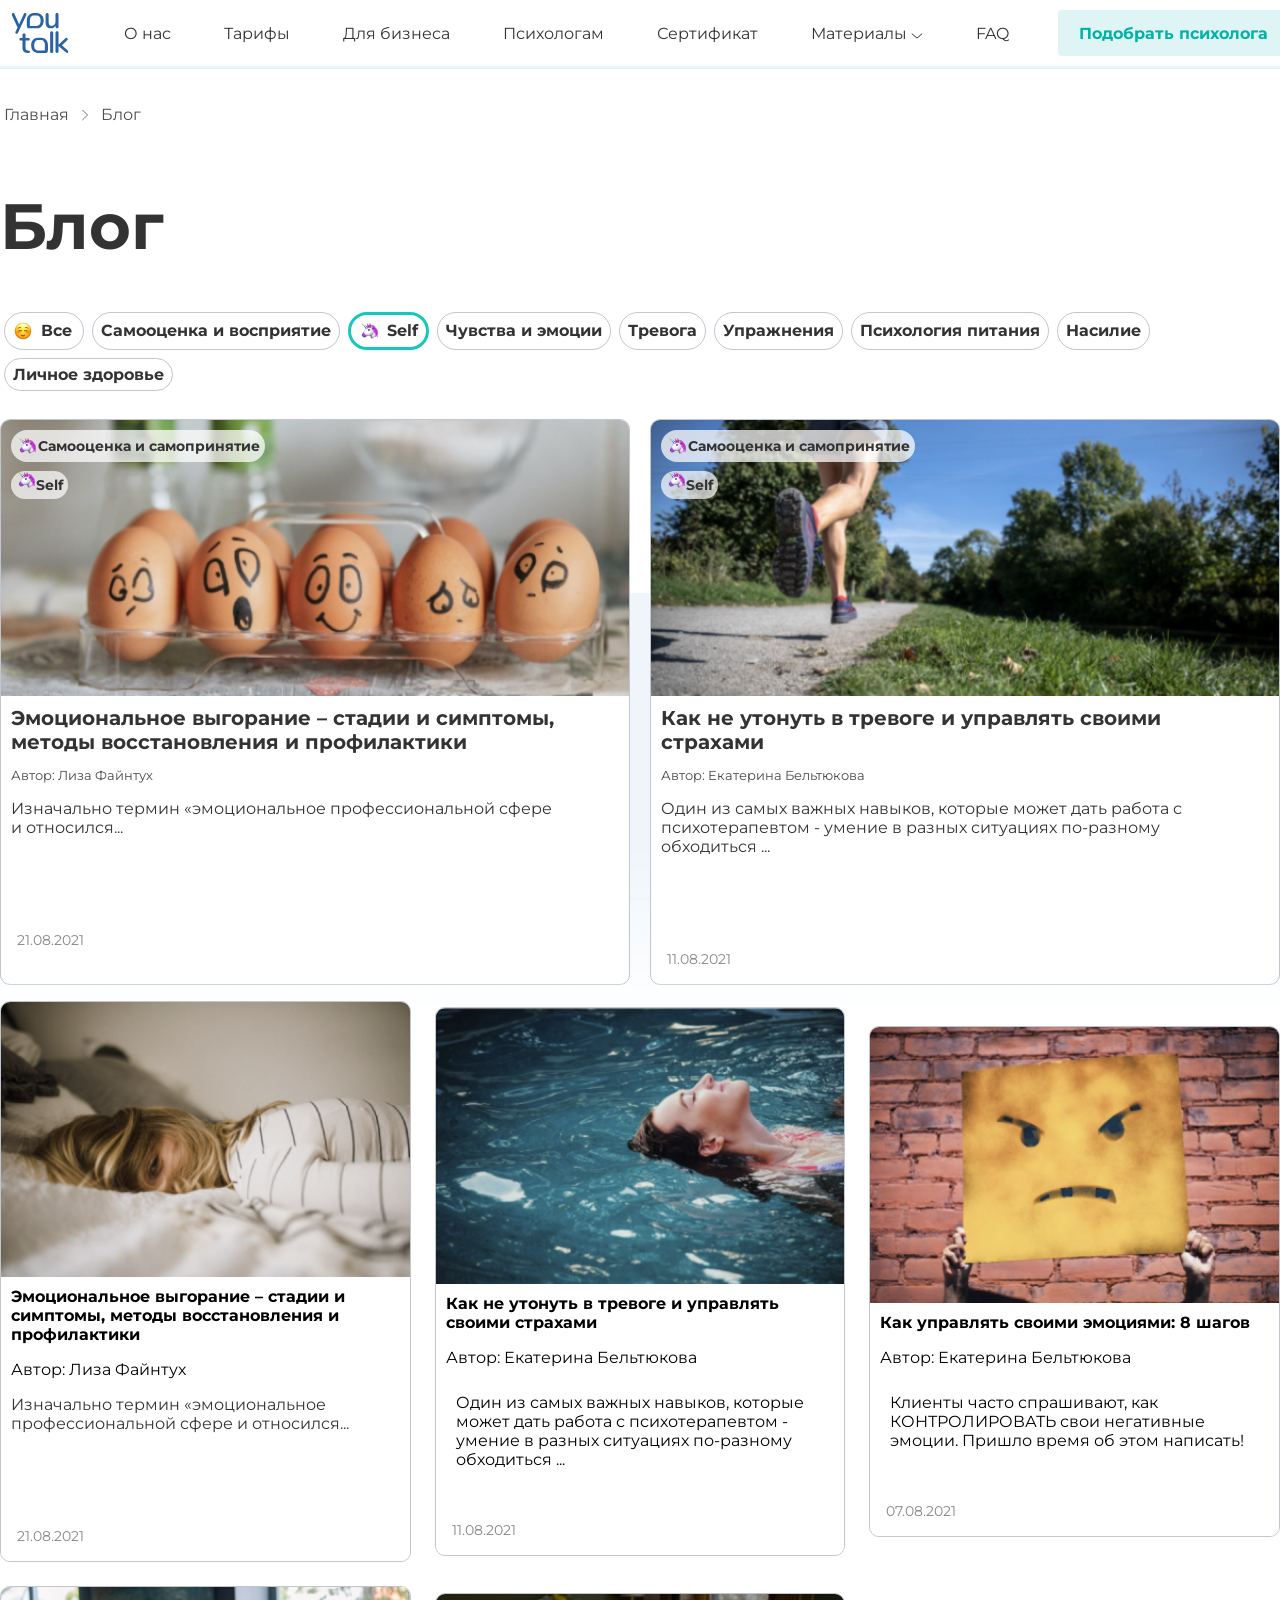
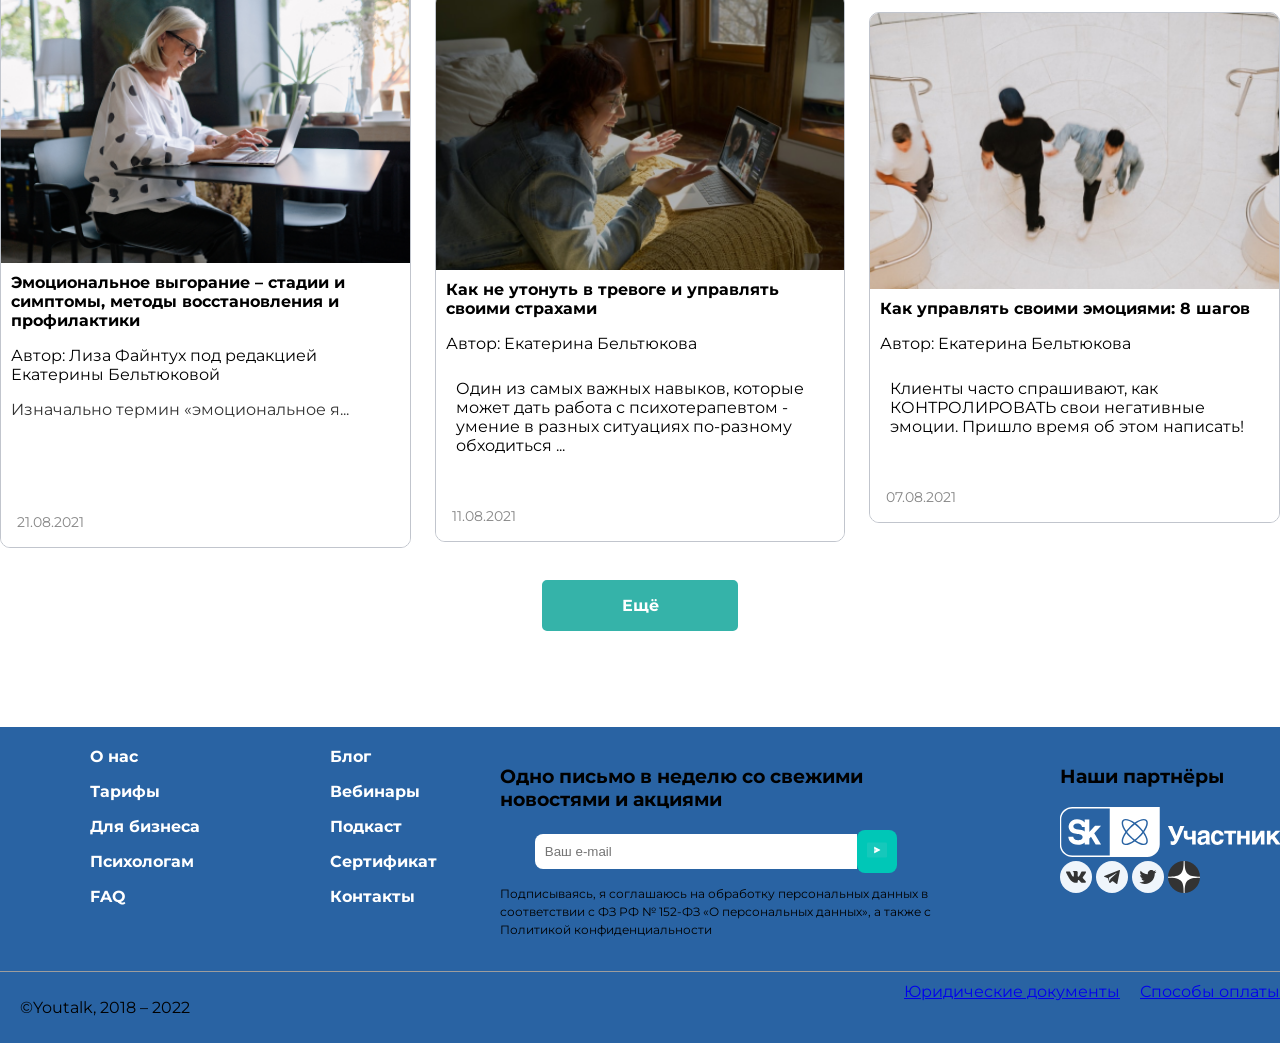
==== commit 1a02853d: "Add files via upload" ====
--- a/index.html
+++ b/index.html
@@ -1,267 +1,243 @@
 <!DOCTYPE html>
-<html lang="ru">
+<html>
 <head>
     <meta charset="UTF-8">
     <meta name="viewport" content="width=device-width, initial-scale=1.0">
-    <title>Как не утонуть в тревоге и управлять своими страхами</title>
-    <link rel="stylesheet" href="article.css">
-    <link href="https://fonts.googleapis.com/css2?family=Montserrat:wght@400;700;900&display=swap" rel="stylesheet">
+    <link rel="stylesheet" href="youtalk.css">
+    <title>YouTalk: Управление тревогой и эмоциональным здоровьем</title>
 </head>
 <body>
 <header class="header">
-    <button class="burger-menu">
-        <div class="burger-bar"></div>
-        <div class="burger-bar"></div>
-        <div class="burger-bar"></div>
-    </button>
-<div class="header-nav">
-    <div class="menu-img-div">
-    <img class="menu-img" src="images.article/logo.svg" alt="Logo Youtalk"> 
-    </div>
-    <nav>
-        <ul class="menu">
-            <li class="menu__item">О нас</li>
-            <li class="menu__item">Тарифы</li>
-            <li class="menu__item">Для бизнеса</li>
-            <li class="menu__item">Психологам</li>
-            <li class="menu__item">Сертификат</li>
-            <li class="menu__item">Материалы<img class="breadcrumbs__separator_arrow" src="images/downarrow.svg" alt=""></li>
-            <li class="menu__item">FAQ</li>
-        </ul>
-    </nav>
-    <div class="menu__item_button-div">
-        <button class="menu__item_button">Подобрать психолога</button>
-    </div>      
+    <link href="https://fonts.googleapis.com/css2?family=Montserrat:wght@400;700;900&display=swap" rel="stylesheet">
+  <button class="burger-menu">
+   <div class="burger-bar"></div>
+   <div class="burger-bar"></div>
+   <div class="burger-bar"></div>
+  </button>
+  <div class="header-nav">
+    <img class="menu-img" src="images/logo.svg" alt="Logo Youtalk"> 
+   <nav>
+     <ul class="menu">
+      <li class="menu__item">О нас</li>
+      <li class="menu__item">Тарифы</li>
+      <li class="menu__item">Для бизнеса</li>
+      <li class="menu__item">Психологам</li>
+      <li class="menu__item">Сертификат</li>
+      <li class="menu__item">Материалы <img class="breadcrumbs__separator_arrow" src="images/downarrow.svg" alt=""></li>
+      <li class="menu__item">FAQ</li>
+      <button type="button" class="menu__item_button">Подобрать психолога</button>      
+     </ul>
+   </nav>
+  </div>
 </header>
-<div class="breadcrumbs">
+<div class="container">
+<main class="main-content">
+  <div class=>
     <nav class="breadcrumbs-nav">
         <ul class="breadcrumbs__list">
             <li class="breadcrumbs__list_item">
                 <a href="https://youtalk.ru" class="breadcrumbs__list_link">Главная</a>
             </li>
             <li class="breadcrumbs__list_item">
-                <img class="breadcrumbs__list-separator" src="images.article/arrow.svg" alt="">
+                <img class="breadcrumbs__list-separator" src="images/Arrow.svg" alt="">
             </li>
             <li class="breadcrumbs__list_item">
-                <a href="#" class="breadcrumbs__list_link">Блог</a>
-            </li>
-            <li class="breadcrumbs__list_item">
-                <img class="breadcrumbs__list-separator" src="images.article/arrow.svg" alt="">
-            </li>
-            <li class="breadcrumbs__list_item">
-                <a href="http://127.0.0.1:5500/#" class="breadcrumbs__list_link">Как не утонуть в тревоге и управлять своими страхами</a>
+                <a href="http://127.0.0.1:5500/#" class="breadcrumbs__list_link">Блог</a>
             </li>
         </ul>
-    </nav>
+  </div>
+  <h1 class="title-blog">Блог</h1>
+<div class="container-button">
+    <div class="button">
+        <img src="images/Smiling Face.svg" alt="smile face">
+        Все
+    </div>
+    <div class="button">
+      Самооценка и восприятие
+    </div>
+    <div class="button selected">
+        <img src="images/Unicorn.svg" alt="Unicorn">
+        Self
+    </div>
+    <div class="button">
+        Чувства и эмоции
+    </div>
+    <div class="button">
+        Тревога
+    </div>
+    <div class="button">
+        Упражнения
+    </div>
+    <div class="button">
+        Психология питания
+    </div>
+    <div class="button">
+        Насилие
+    </div>
+    <div class="button">
+        Личное здоровье
+    </div>
+</div> 
+<div class="container-section"> 
+    <section class="section">
+      <article class="section__article_large">
+        <div class="card-image">
+          <img class="section__article_large-img" src="images/eggs.png" alt="Яйца с нарисованными на них различными эмоциями">
+          <div class="labels">
+            <span class="label"><img src="images/Unicorn.svg" alt="Эмодзи единорога" class="label-img">Самооценка и самопринятие</span>
+            <span class="label2"><img src="images/Unicorn.svg" alt="Эмодзи единорога" class="label-img">Self</span>
+          </div>
+        </div>
+        <header class="section__article-header">
+          <h2 class="section__article-title">Эмоциональное выгорание – стадии и симптомы, методы восстановления и профилактики</h2>
+          <p class="section__article-author">Автор: Лиза Файнтух</p>
+          <p class="section__article-content">Изначально термин «эмоциональное профессиональной сфере и относился...</p>
+        </header>
+        <footer class="section__article-footer">
+          <time datetime="21.08.2021" class="section__article-date">21.08.2021</time>
+        </footer>
+      </article>
+      <article class="section__article_large">
+        <div class="card-image">
+          <img class="section__article_large-img" src="images/run.png" alt="Яйца с нарисованными на них различными эмоциями">
+          <div class="labels">
+            <span class="label"><img src="images/Unicorn.svg" alt="Эмодзи единорога" class="label-img">Самооценка и самопринятие</span>
+            <span class="label2"><img src="images/Unicorn.svg" alt="Эмодзи единорога" class="label-img">Self</span>
+          </div>
+        </div>
+        <header class="section__article-header">
+          <h2 class="section__article-title">Как не утонуть в тревоге и управлять своими страхами</h2>
+          <p class="section__article-author">Автор: Екатерина Бельтюкова</p>
+          <p class="section__article-content">Один из самых важных навыков, которые может дать работа с психотерапевтом - умение в разных ситуациях по-разному обходиться ...</p>
+        </header>
+        <footer class="section__article-footer">
+          <time datetime="11.08.2021" class="section__article-date">11.08.2021</time>
+        </footer>
+      </article>
+    </section>
 </div>
-<main class="main-content">
-    <div class="article-main_content"> 
-        <div class="article-container">
-            <h1>Как не утонуть в тревоге и управлять своими страхами</h1>
-            <p class="author">Автор: Лиза Файнтух • 21.08.2021</p>
-            <img src="images.article/womanswim.png" alt="Тревога и страхи" class="article-image">
-            <nav>
-                <h4>Содержание</h4>
-                <ul class="content-list">
-                    <li><a href="#section1">Как понять, что отношения с мамой были дисфункциональными и привели к травме?</a></li>
-                    <li><a href="#section2">Мама привет!</a></li>
-                    <ul>
-                        <li class="content-list_li"><a href="#subsection1" >Под под заголовок под заголовком</a></li>
-                        <li class="content-list_li"><a href="#subsection2">Под под под заголовок под заголовком</a></li>
-                        <li class="content-list_li"><a href="#subsection3">Под под под под заголовок под заголовком</a></li>
-                    </ul>
-                    <li><a href="#section3">Ну вот опять заголовок который как «привет мама»</a></li>
-                    <li><a href="#section4">Как понять, что вы страдаете от материнской травмы?</a></li>
-                </ul>
-            </nav>
-            <section id="section1">
-                <h3>Заголовок h3</h3>
-                <p>Один из самых важных навыков, которые может дать работа с психотерапевтом - умение в разных ситуациях по-разному обходиться со своими эмоциями.  Снять этот процесс с автопилота и перевести его в поле сознания.</p>
-                <p>Давайте, к примеру, разберем тревогу. Можно разложить перед собой целую коллекцию доступных реакций и выбрать нужную:</p>
-                <blockquote>
-                    <p>Мы знаем, что нуждаться в помощи и поддержке в трудные периоды жизни абсолютно нормально для любого человека, и стремимся сделать психотерапию безопасной, удобной и доступной каждому</p>
-                    <h4>Ана Крымская</h4>
-                </blockquote>
-                <div class="text">
-                 <h3>Что еще можно делать с тревогой?</h3>
-                    <p class="paragraph1">Управлять ей через что-то внешнее: включать музыку, которая создает другое настроение, сесть за работу с цифрами, которая быстренько активизирует другие участки мозга, читать блоги, которые вас успокаивают и отвлекают.</p>
-                    <p class="paragraph2">А еще порой можно разрешить себе тревогу заесть чем-то вкусным. Это, конечно, не самая здоровая стратегия, но в ряде ситуаций можно считать ее вполне рабочей. Особенно, когда внутренний ресурс на нуле, а поддерживающее окружение не в доступе.</p>
-                    <img src="images.article/manwalk.png" alt="">
-                    <p class="paragraph3">Онтогенез речи отражает групповой эриксоновский гипноз. </p>
-                    <p>
-                        Чем шире доступный вам репертуар реакций и чем более осознанно вы можете выбирать из него то, что лучше всего подойдет в каждой конкретной ситуации, тем больше будет ваша устойчивость к стрессу, депрессии, неопределенности, да и к жизни в целом.
-                    </p>
-                    <blockquote class="quote"><cite>
-                     Мы знаем, что нуждаться в помощи и поддержке в трудные периоды жизни абсолютно нормально для любого человека, и стремимся сделать психотерапию безопасной, удобной и доступной каждому
-                    </cite></blockquote>
-                    <p>
-                        Одна из ключевых задач психотерапии как раз и заключается в том, чтобы этот репертуар расширять и обучать человека пользоваться доступными ему реакциями в той последовательности, пропорции и объеме, которые подходят именно ему. Без оглядки на то, "как правильно" или "как у других".
-                    </p>
-                    <div class="box"> 
-                        <img src="images.article/womansit.png" alt="Женщина с рыжими волосами в очках и в шляпе сидит в профиль" class="pic">
-                        <p class="text-2">
-                            Чем шире доступный вам репертуар реакций и чем более осознанно вы можете выбирать из него то, что лучше всего подойдет в каждой конкретной ситуации, тем больше будет ваша устойчивость к стрессу, депрессии, неопределенности, да и к жизни в целом.
-А еще порой можно разрешить себе тревогу заесть чем-то вкусным. 
-                        </p>
-                    </div>
-                        <p>
-                            Чем шире доступный вам репертуар реакций и чем более осознанно вы можете выбирать из него то, что лучше всего подойдет в каждой конкретной ситуации, тем больше будет ваша устойчивость к стрессу, депрессии, неопределенности, да и к жизни в целом.
-                        </p>
-                        <div class="box-2">
-                        <h4>Упражнение #1</h4>
-                        <p>
-                            Нужно последовательно напрягать и расслаблять каждую мышцу в теле на несколько секунд. Напрягать стоит довольно сильно, чтобы потом отчетливее ощущать расслабляющий эффект. Начать можно с пальцев ног и постепенно подниматься вверх. Смысл в том, чтобы через напряжение дать стрессу выход, а затем вновь привести себя в спокойное состояние через расслабление
-                        </p>
-                        </div>
-                        <div>
-                            <h2>Что еще можно делать с тревогой?</h2>
-                            <p>
-                                Управлять ей через что-то внешнее: включать музыку, которая создает другое настроение, сесть за работу с цифрами, которая быстренько активизирует другие участки мозга, читать блоги, которые вас успокаивают и отвлекают.
-                            </p>
-                            <p>
-                                А еще порой можно разрешить себе тревогу заесть чем-то вкусным. Это, конечно, не самая здоровая стратегия, но в ряде ситуаций можно считать ее вполне рабочей. Особенно, когда внутренний ресурс на нуле, а поддерживающее окружение не в доступе.
-                            </p>
-                        </div>
-                        <div class="box-3">
-                            <img src="images.article/hands.png" alt="">
-                            <p>
-                                Чем шире доступный вам репертуар реакций и чем более осознанно вы можете выбирать из него то, что лучше всего подойдет в каждой конкретной ситуации, тем больше будет ваша устойчивость к стрессу.
-                            </p>
-                        </div>
-                        <p>
-                            Чем шире доступный вам репертуар реакций и чем более осознанно вы можете выбирать из него то, что лучше всего подойдет в каждой конкретной ситуации, тем больше будет ваша устойчивость к стрессу, депрессии, неопределенности, да и к жизни в целом.
-                        </p>
-                        <div class="box-4">
-                            <h4>Упражнение #2</h4>
-                            <p>
-                                Нужно последовательно напрягать и расслаблять каждую мышцу в теле на несколько секунд. Напрягать стоит довольно сильно, чтобы потом отчетливее ощущать расслабляющий эффект. Начать можно с пальцев ног и постепенно подниматься вверх. Смысл в том, чтобы через напряжение дать стрессу выход, а затем вновь привести себя в спокойное состояние через расслабление
-                            </p>
-                        </div>
-                    <div class="box-couple">
-                        <div class="box-5">
-                            <img src="images.article/chair (1).png" alt="" class="box-5_img">
-                            <p>
-                                Чем шире доступный вам репертуар реакций и чем более осознанно вы можете выбирать из него то, что лучше всего подойдет в каждой конкретной ситуации, тем больше будет ваша устойчивость к стрессу, депрессии, неопределенности, да и к жизни в целом.
-                            </p>
-                        </div>
-                        <div class="box-6">
-                            <img src="images.article/womanonbalcony.png" alt="">
-                            <p>
-                                Чем шире доступный вам репертуар реакций и чем более осознанно вы можете выбирать из него то, что лучше всего подойдет в каждой конкретной ситуации, тем больше будет ваша устойчивость к стрессу, депрессии, неопределенности, да и к жизни в целом.
-                            </p>
-                        </div>
-                    </div>
-                    <img src="images.article/lightning.svg" alt="" class="lightning">
-                    <p>
-                        Одна из ключевых задач психотерапии как раз и заключается в том, чтобы этот репертуар расширять и обучать человека пользоваться доступными ему реакциями в той последовательности, пропорции и объеме, которые подходят именно ему. Без оглядки на то, "как правильно" или "как у других".
-                    </p>
-                    <div class="box-7">
-                        <h4>
-                            Упражнение #1
-                        </h4>
-                        <p>
-                            Нужно последовательно напрягать и расслаблять каждую мышцу в теле на несколько секунд. Напрягать стоит довольно сильно, чтобы потом отчетливее ощущать расслабляющий эффект. Начать можно с пальцев ног и постепенно подниматься вверх. Смысл в том, чтобы через напряжение дать стрессу выход, а затем вновь привести себя в спокойное состояние через расслабление
-                        </p>
-                    </div>
-                    <div class="footer-links">
-                        <a href="#self">Self</a> ·
-                        <a href="#self-esteem">Самооценка и самопринятие</a> ·
-                        <a href="#self-esteem2">Самооценка и самопринятие</a> ·
-                        <a href="#exercises">Упражнения</a> ·
-                        <a href="#emotions">Чувства и эмоции</a> ·
-                        <a href="#self-esteem3">Самооценка и самопринятие</a> ·
-                        <a href="#anxiety">Тревога</a>
-                      </div>
-                      
-            </section>
-        </div>
-    </div>
+<div class="article">
+  <div class="articles__inner">
+    <section class="articles">
+       <article class="articles__item">
+           <img src="images/women.png" alt="Женщина в полосатой рубашке лежит на кровати, её волосы частично закрывают лицо">
+           <header class="articles__item-header">
+             <h3 class="articles__item-title">Эмоциональное выгорание – стадии и симптомы, методы восстановления и профилактики</h3>
+             <p class="articles__item-author">Автор: Лиза Файнтух</p>
+             <p class="section__article-content">Изначально термин «эмоциональное профессиональной сфере и относился...</p>
+           </header>
+           <footer class="articles__item-footer">
+             <time datetime="21.08.2021" class="articles__item-date">21.08.2021</time>
+           </footer>
+       </article>
+       <article class="articles__item">
+         <img src="images/swim.png" alt="Женщина в бассейне плавает на спине">
+           <header class="articles__item-header">
+               <h3 class="articles__item-title">Как не утонуть в тревоге и управлять своими страхами</h3>
+               <p class="articles__item-author">Автор: Екатерина Бельтюкова</p>
+               <p class="articles__item-content">Один из самых важных навыков, которые может дать работа с психотерапевтом - умение в разных ситуациях по-разному обходиться ...</p>
+           </header>
+           <footer class="articles__item-footer">
+               <time datetime="11.08.2021" class="articles__item-date">11.08.2021</time>
+           </footer>
+       </article>
+       <article class="articles__item">
+         <img src="images/angryface.png" alt="Плакат с изображением сердитого лица, который держат руки на фоне кирпичной стены">
+           <header class="articles__item-header">
+               <h3 class="articles__item-title">Как управлять своими эмоциями: 8 шагов</h3>
+               <p class="articles__item-author">Автор: Екатерина Бельтюкова</p>
+               <p class="articles__item-content">Клиенты часто спрашивают, как КОНТРОЛИРОВАТЬ свои негативные эмоции. Пришло время об этом написать!</p>
+           </header>
+           <footer class="articles__item-footer">
+               <time datetime="07.08.2021" class="articles__item-date">07.08.2021</time>
+           </footer>
+       </article>
+       <article class="articles__item">
+         <img src="images/gmworking.png" alt="Бабушка сидит в кафе и работает за ноутбуком">
+         <header class="articles__item-header">
+           <h3 class="articles__item-title">Эмоциональное выгорание – стадии и симптомы, методы восстановления и профилактики</h3>
+           <p class="articles__item-author">Автор: Лиза Файнтух под редакцией  Екатерины Бельтюковой</p>
+           <p class="section__article-content">Изначально термин «эмоциональное я...</p>
+         </header>
+           <footer class="articles__item-footer">
+             <time datetime="21.08.2021" class="articles__item-date">21.08.2021</time>
+           </footer>
+       </article>
+       <article class="articles__item">
+         <img src="images/grandmother.png" alt="Бабушка лежит на кровати и общается по видеозвонку">
+         <header class="articles__item-header">
+             <h3 class="articles__item-title">Как не утонуть в тревоге и управлять своими страхами</h3>
+             <p class="articles__item-author">Автор: Екатерина Бельтюкова</p>
+             <p class="articles__item-content">Один из самых важных навыков, которые может дать работа с психотерапевтом - умение в разных ситуациях по-разному обходиться ...</p>
+         </header>
+         <footer class="articles__item-footer">
+             <time datetime="11.08.2021" class="articles__item-date">11.08.2021</time>
+         </footer>
+        </article>
+        <article class="articles__item">
+       <img class="articles__item_img" src="images/walk.png" alt="Люди идут по улице, вид сверху">
+       <header class="articles__item-header">
+           <h3 class="articles__item-title">Как управлять своими эмоциями: 8 шагов</h3>
+           <p class="articles__item-author">Автор: Екатерина Бельтюкова</p>
+           <p class="articles__item-content">Клиенты часто спрашивают, как КОНТРОЛИРОВАТЬ свои негативные эмоции. Пришло время об этом написать!</p>
+       </header>
+       <footer class="articles__item-footer">
+           <time datetime="07.08.2021" class="articles__item-date">07.08.2021</time>
+       </footer>
+      </article>
+    </section>
+  </div>
+</div>
+<button class="button_more" type="button">Ещё</button>
 </main>
-<aside class="sidebar">
-    <div class="sidebar-item-1">
-        <img src="images.article/artpeople.png" alt="Sidebar Image 1" class="sidebar-image-1">
-        <h3>Загружаем свободные окошки</h3>
-        <p>Все в порядке, сейчас мы перенаправим вас в сервис записи Qlick, через который удобно выбрать дату,  время встречи и оплатить её</p>
-        <button class="button1">Подробнее</button>
-    </div>
-    <div class="sidebar-item-2">
-        <img src="images.article/liliya.png" alt="Sidebar Image 2" class="sidebar-image-2">
-        <h3>Лилия</h3>
-        <p class="subtitle">Психолог</p>
-        <p id="subtitle">Опыт 6 лет • 43 года </p>
-        <h3 id="h3">С чем работает психолог</h3>
-        <p id="p">
-            Тревога, тревожности
-        </p>
-        <p id="p">
-            Подавленность
-        </p>
-        <p id="p">
-            Тревога и панические атаки
-        </p>
-        <button class="button">Подробнее</button>
-    </div>
-    <div class="sidebar-item-3">
-        <img src="images.article/даритезаботу.png" alt="">
-    </div>
-    <div class="sidebar-item-4">
-        <h3>8 Видео сессий</h3>
-        <p>
-            Проработать небольшие проблемы и продвинуться в решении сложных запросов
-        </p>
-        <span class="item-price">
-            18 500 ₽ 
-        </span>
-        <button>Купить</button>
-    </div>
-</aside>
+</div>
 <footer>
-    <div class="footer-container">
-        <div class="footer-section">
-            <ul class="footer-menu">
-                <li><a href="#">О нас</a></li>
-                <li><a href="#">Тарифы</a></li>
-                <li><a href="#">Для бизнеса</a></li>
-                <li><a href="#">Психологам</a></li>
-                <li><a href="#">FAQ</a></li>
-            </ul>
-        </div>
-        <div class="footer-section">
-            <ul class="footer-menu">
-                <li><a href="#">Блог</a></li>
-                <li><a href="#">Вебинары</a></li>
-                <li><a href="#">Подкаст</a></li>
-                <li><a href="#">Сертификат</a></li>
-                <li><a href="#">Контакты</a></li>
-            </ul>
-        </div>
-        <div class="email-subscribe">
-            <h3>Одно письмо в неделю со свежими новостями и акциями</h3>
-            <form class="subscribe-form">
-                <input type="email" class="subscribe-input" placeholder="Ваш e-mail">
-                <button type="submit" class="subscribe-button"><img src="images.article/arrow-submit.svg" alt="submit"></button>
-            </form>
-            <p class="subscribe-note">Подписываясь, я соглашаюсь на обработку персональных данных в соответствии с ФЗ РФ № 152-ФЗ «О персональных данных», а также с Политикой конфиденциальности</p>
-        </div>
-        <div class="footer-section">
-            <h3>Наши партнёры</h3>
-            <a href="#"><img src="images.article/skicon.svg" alt="SK icon"></a>
-                <div class="social-media">
-                    <a href="#"><img src="images.article/vk.svg" alt="VK"></a>
-                    <a href="#"><img src="images.article/telegram.svg" alt="telegram icon"></a>
-                    <a href="#"><img src="images.article/twitter.svg" alt="Twitter"></a>
-                    <a href="#"><img src="images.article/other.svg" alt="Other"></a>
-                </div>
-        </div>
-    </div>
-    <div class="footer-bottom">
-        <p>©Youtalk, 2018 – 2022</p>
-        <ul>
-            <li><a href="#">Юридические документы</a></li>
-            <li><a href="#">Способы оплаты</a></li>
-        </ul>
-    </div>
+	<div class="footer-container">
+		<div class="footer-section">
+			<ul class="footer-menu">
+				<li><a href="#">О нас</a></li>
+				<li><a href="#">Тарифы</a></li>
+				<li><a href="#">Для бизнеса</a></li>
+				<li><a href="#">Психологам</a></li>
+				<li><a href="#">FAQ</a></li>
+			</ul>
+		</div>
+		<div class="footer-section">
+			<ul class="footer-menu">
+				<li><a href="#">Блог</a></li>
+				<li><a href="#">Вебинары</a></li>
+				<li><a href="#">Подкаст</a></li>
+				<li><a href="#">Сертификат</a></li>
+				<li><a href="#">Контакты</a></li>
+			</ul>
+		</div>
+		<div class="email-subscribe">
+			<h3>Одно письмо в неделю со свежими новостями и акциями</h3>
+			<form class="subscribe-form">
+				<input type="email" class="subscribe-input" placeholder="Ваш e-mail">
+				<button type="submit" class="subscribe-button"><img src="images/arrowsubmit.svg" alt="submit"></button>
+			</form>
+			<p class="subscribe-note">Подписываясь, я соглашаюсь на обработку персональных данных в соответствии с ФЗ РФ
+				№ 152-ФЗ «О персональных данных», а также с Политикой конфиденциальности</p>
+		</div>
+		<div class="footer-section">
+			<h3>Наши партнёры</h3>
+			<a href="#"><img src="images/sk.svg" alt="SK icon"></a>
+				<div class="social-media">
+					<a href="#"><img src="images/vk.svg" alt="VK"></a>
+						<a href="#"><img src="images/telegram.svg" alt="telegram icon"></a>
+							<a href="#"><img src="images/twitter.svg" alt="Twitter"></a>
+								<a href="#"><img src="images/other.svg" alt="Other"></a>
+				</div>
+		</div>
+	</div>
+	<div class="footer-bottom">
+		<p>©Youtalk, 2018 – 2022</p>
+		<ul>
+			<li><a href="#">Юридические документы</a></li>
+			<li><a href="#">Способы оплаты</a></li>
+		</ul>
+	</div>
 </footer>
 </body>
-</html>
-
+</html>
--- a/youtalk.css
+++ b/youtalk.css
@@ -0,0 +1,631 @@
+.header {
+    display: flex;
+    align-items: center;
+    justify-content: space-between;
+    padding: 10px 0;
+    width: 100%;
+    box-sizing: border-box;
+    border-bottom: 3px solid #E3F5F5;
+}
+
+.header-nav {
+    display: flex;
+    align-items: center;
+    margin-left: auto;
+    margin-right: auto;
+}
+
+@media (max-width: 768px) {
+    .menu__item,
+    .menu__item_button {
+      margin-left: 10px;
+    }
+  
+    .menu-img {
+      margin-right: 10px; 
+    }
+  }
+  
+  @media (max-width: 480px) {
+    .menu {
+      flex-direction: column;
+      align-items: flex-start;
+    }
+  
+    .menu__item,
+    .menu__item_button,
+    .menu-img {
+      margin: 5px 0;
+    }
+  }
+
+.burger-menu {
+    display: none;
+    flex-direction: column;
+    justify-content: space-around;
+    align-items: center;
+    width: 40px;
+    height: 30px;
+    background: transparent;
+    border: none;
+    cursor: pointer;
+    padding: 0;
+    box-sizing: border-box;
+}
+
+.burger-bar {
+    width: 30px;
+    height: 4px;
+    background-color: #03b2a5;
+    border-radius: 2px;
+    transition: all 0.3s;
+}
+
+.burger-menu.open .burger-bar:nth-child(1) {
+    transform: rotate(45deg) translateY(10px);
+}
+
+.burger-menu.open .burger-bar:nth-child(2) {
+    opacity: 0;
+}
+
+.burger-menu.open .burger-bar:nth-child(3) {
+    transform: rotate(-45deg) translateY(-10px);
+}
+
+@media (min-width: 768px) {
+    .menu {
+        gap: 5px;
+    }
+
+    .logo {
+        margin-right: 5px;
+    }
+}
+
+@media (max-width: 1200px) {
+    .burger-menu {
+        display: flex;
+    }
+
+    .menu {
+        display: none;
+        flex-direction: column;
+        width: 100%;
+        position: absolute;
+        top: 60px;
+        left: 0;
+        background-color: #fff;
+    }
+
+    .menu.open {
+        display: flex;
+    }
+}
+
+.nav {
+    display: flex;
+}
+
+html, 
+body {
+    font-family: 'Montserrat', sans-serif;
+    width: 100%;
+    margin: 0;
+    padding: 0;
+}
+
+.header::after {
+    content: "";
+    position: absolute;
+    bottom: 0;
+    left: 0%;
+    right: 0%;
+    border-bottom: 3px solid #EFF5FB;
+}
+
+:root {
+    font-size: 16px;
+}
+
+.menu {
+    display: flex;
+    align-items: center;
+    list-style: none;
+    padding: 0;
+    margin: 0;
+}
+
+.menu__item {
+    color: #333333;
+    white-space: nowrap;
+    text-decoration: none;
+    padding: 10px 1.5rem;
+    align-items: center;
+    justify-content: center;
+    cursor: pointer;
+    list-style-type: none;
+}
+
+.menu__item:hover {
+    color: #03b2a5;
+}
+
+.menu__item:first-child {
+    margin-left: 0;
+}
+
+.menu-img {
+    display: flex;
+    flex-shrink: 0.6;
+    width: 5rem;
+    height: 2.5rem;
+    cursor: pointer;
+    margin-right: 20px;
+}
+
+.menu__arrow {
+    display: inline-block;
+    transform: translateY(5px); 
+}
+
+.menu__item_button {
+    font-family: 'Montserrat', sans-serif;
+    background-color: #dff5f5;
+    color: #03b2a5;
+    border: none;
+    padding: 14px 14px;
+    margin-left: 20px;
+    cursor: pointer;
+    font-weight: bold;
+    border-radius: 4px;
+    height: 46px;
+    width: 230px;
+    font-size: medium;
+}
+
+.container {
+    display: flex;
+    justify-content: center;
+    align-items: center;
+}
+.main-content {
+    max-width: 1440px;
+    width: 100%;
+    text-align: center;
+}
+
+.breadcrumbs__list {
+    display: flex;
+    align-items: center;
+    list-style: none;
+    padding: 0;
+}
+
+.breadcrumbs-nav {
+    display: flex;
+    list-style: none;
+    padding: 0;
+    margin: 0;
+}
+
+.breadcrumbs__list_item {
+    display: flex;
+    align-items: center;
+    margin: 4px;
+}
+
+.breadcrumbs__list_link,
+.breadcrumbs__list-separator {
+    color: rgba(0, 0, 0, 0.700);
+    text-decoration: none;
+    margin-top: 1rem;
+}
+
+.breadcrumbs__separator_arrow {
+    color: #333333;
+    cursor: pointer;
+    list-style-type: none;
+}
+
+.breadcrumbs__separator_arrow:hover {
+    color: #03b2a5;
+}
+
+
+.container-button {
+    display: flex;
+    flex-wrap: wrap;
+    margin-bottom: 1.5rem;
+}
+
+.button {
+    padding: 6px 0.5rem; 
+    background-color: #ffffff;
+    border-radius: 23px;
+    cursor: pointer;
+    min-width: 80px;
+    display: flex;
+    margin: 4px;
+    align-items: center;
+    border: 1px solid #C1C5CD;
+    box-sizing: border-box;
+    font-weight: bold;
+    color: #333333;
+}
+
+
+.title-blog {
+    display: flex;
+    font-size: 4rem;
+    color: #333333;
+}
+
+.button img {
+    margin-right: 8px;
+}
+
+.button.selected {
+    color: #333333;
+    border: 3px solid #16C8BB;
+}
+
+.container-section {
+    display: flex;
+    flex-direction: column;
+    box-sizing: border-box;
+    text-align: left;
+}
+
+.section {
+    display: grid;
+    grid-template-columns: repeat(auto-fill, minmax(500px, 1fr));
+    gap: 20px;
+    width: 100%;
+    margin-bottom: 1rem;
+}
+
+.section__article_large {
+    display: flex;
+    flex-direction: column;
+    text-align: left;
+    border: 1px solid #C1C5CD;
+    border-radius: 10px;
+    clip-path: inset(0 0 0 0);
+    background-color: #fff;
+    overflow: hidden;
+}
+
+.card-image {
+    position: relative;
+    width: 100%;
+    height: auto;
+}
+
+.section__article_large-img {
+    width: 100%;
+    height: auto;
+    display: block;
+}
+
+.labels {
+    position: absolute;
+    top: 10px;
+    left: 10px;
+    flex-direction: column;
+    gap: 1rem;
+}
+  
+.label {
+    background-color: rgba(255, 255, 255, 0.733);
+    border-radius: 3rem;
+    padding: 5px;
+    font-size: 14px;
+    color: #333333;
+    display: flex;
+    align-items: center;
+    font-weight: bold;
+    margin-bottom: 0.5rem;
+}
+
+.label2 {
+    background-color: rgba(255, 255, 255, 0.7); 
+    border-radius: 1rem;
+    padding: 5px;
+    font-size: 14px;
+    color: #333;
+    margin: 0;
+    display: inline;
+    white-space: nowrap;
+    font-weight: bold;
+    box-sizing: border-box;
+}
+
+
+.label img {
+    padding: 1px;
+}
+
+.section__article-author {
+    font-size: 13px;
+    color: #494949;
+}
+
+.section__article-header {
+    padding: 10px;
+    text-align: left;
+}
+
+.section__article-title {
+    font-size: 1.25rem;
+    color: #333333;
+    margin: 0;
+}
+
+.section__article-content {
+    color: #333333;
+    padding: 0;
+    text-align: left;
+    overflow-wrap: break-word;
+    hyphens: auto;
+    max-width: 90%;
+    margin-bottom: 68px;
+}
+
+.section__article-footer {
+    display: flex;
+    font-size: 90%;
+    color: #868686;
+    padding: 2.5%;
+}
+
+.article {
+    display: flex;
+    width: 100%;
+    box-sizing: border-box;
+}
+
+.articles {
+    display: flex;
+    flex-wrap: wrap;
+    flex-direction: row;
+    justify-content: space-around;
+    gap: 1.5rem;
+    align-items: center;
+    width: 100%;
+}
+
+.articles__item {
+    flex: 30%;
+    display: flex;
+    flex-direction: column;
+    border: 1px solid #C1C5CD;
+    border-radius: 10px;
+    overflow: hidden;
+    box-sizing: border-box;
+    background-color: #fff;    
+    overflow-wrap: break-word;
+    hyphens: auto;
+}
+
+.articles__inner {
+    display: flex;
+    width: 100%;
+    gap: 24px;
+    text-align: left;
+}
+
+.articles__item_img {
+    width: 100%;
+    height: auto;
+}
+
+.articles__item-header {
+    padding: 10px;
+}
+
+.articles__item-title {
+    font-size: 100%;
+    margin: 0;
+}
+
+.articles__item-content {
+    padding: 10px;
+}
+
+.articles__item-footer {
+    font-size: 90%;
+    color: #868686;
+    padding: 16px;
+    background-color: #fff;
+}
+
+.button_more {
+    font-family: 'Montserrat', sans-serif;
+    padding: 1% 6%;
+    font-size: 100%;
+    border-radius: 5px;
+    margin-bottom: 6rem;
+    margin-top: 2rem;
+    border: solid #35B3A9;
+    color: #fff;
+    background-color: #35B3A9;
+    cursor: pointer;
+    font-weight: bold;
+}
+
+body {
+    background-image: url(images/Vector\ \(1\).png);
+    background-repeat: no-repeat;
+    background-size: 100%;
+    background-position: center 29%;
+    background-repeat: no-repeat;
+}
+
+.button_more:hover {
+    background-color: #279b91;
+    border: solid #279b91; 
+}
+
+.footer-container {
+    clear: both;
+    display: flex;
+    justify-content: space-between;
+    padding: 20px;
+    background-color: #2963A3;
+    border-bottom: 1px solid #9D9D9D;
+    width: 100%;
+}
+
+.footer-section {
+    flex: 1;
+}
+
+.footer-menu ul li {
+    display: flex;
+}
+
+.email-subscribe {
+    max-width: 27rem;
+    margin-right: 8rem;
+}
+
+.subscribe-form {
+    display: flex;
+    justify-content: center;
+    align-items: center;
+    margin-bottom: 10px;
+}
+
+.subscribe-input {
+    width: 70%;
+    padding: 10px;
+    border-radius: 0.5rem 0 0 0.5rem;
+    border: none;
+    outline: none;
+}
+
+.subscribe-button {
+    padding: 10px;
+    background-color: #00c7b7;
+    border: none;
+    border-radius: 0.5rem;
+    cursor: pointer;
+}
+
+.subscribe-button img {
+    width: 20px;
+    height: 20px;
+}
+
+.subscribe-note {
+    font-size: 12px;
+    line-height: 1.5;
+}
+
+.footer-menu {
+    list-style: none;
+    padding: 0;
+    margin: 0;
+    color: #fff;
+    font-weight: bold;
+    margin-left: 29%;
+}
+
+.footer-menu li {
+    margin-bottom: 16px;
+}
+
+
+.footer-menu a:focus,
+.footer-menu a:hover,
+.footer-menu a:active {
+  outline: none;
+  color: inherit;
+  text-decoration: none;
+}
+
+.footer-menu a {
+    text-decoration: none;
+    color: inherit;
+  }
+
+.footer-bottom {
+    background-color: #2963A3;
+    padding: 10px 20px;
+    display: flex;
+    width: 100%;
+    justify-content: space-between;
+}
+
+.footer-bottom ul {
+    list-style-type: none;
+    padding: 0;
+    margin: 0;
+    display: flex;
+}
+
+.footer-bottom ul li {
+    margin-right: 20px;
+    text-decoration: none;
+}
+
+@media (max-width: 1200px) {
+    .container {
+        flex-direction: column;
+        gap: 0;
+    }
+
+    .button {
+        width: 100%;
+        text-align: center;
+    }
+}
+
+@media (max-width: 768px) {
+    .header {
+        flex-direction: column;
+        align-items: flex-start;
+    }
+
+    .menu {
+        flex-direction: column;
+        align-items: flex-start;
+    }
+
+    .menu__item {
+        margin-right: 0;
+        margin-bottom: 10px;
+    }
+
+    .breadcrumbs__list {
+        flex-direction: column;
+        align-items: flex-start;
+    }
+
+    .footer-container {
+        flex-direction: column;
+        align-items: flex-start;
+    }
+
+    .footer-section {
+        margin-right: 0;
+        margin-bottom: 20px;
+    }
+
+    .footer-bottom {
+        flex-direction: column;
+        align-items: flex-start;
+    }
+}
+
+@media (max-width: 576px) {
+    .main-content {
+        padding: 10px;
+    }
+
+    .section__article,
+    .articles__item {
+        padding: 10px;
+    }
+}
